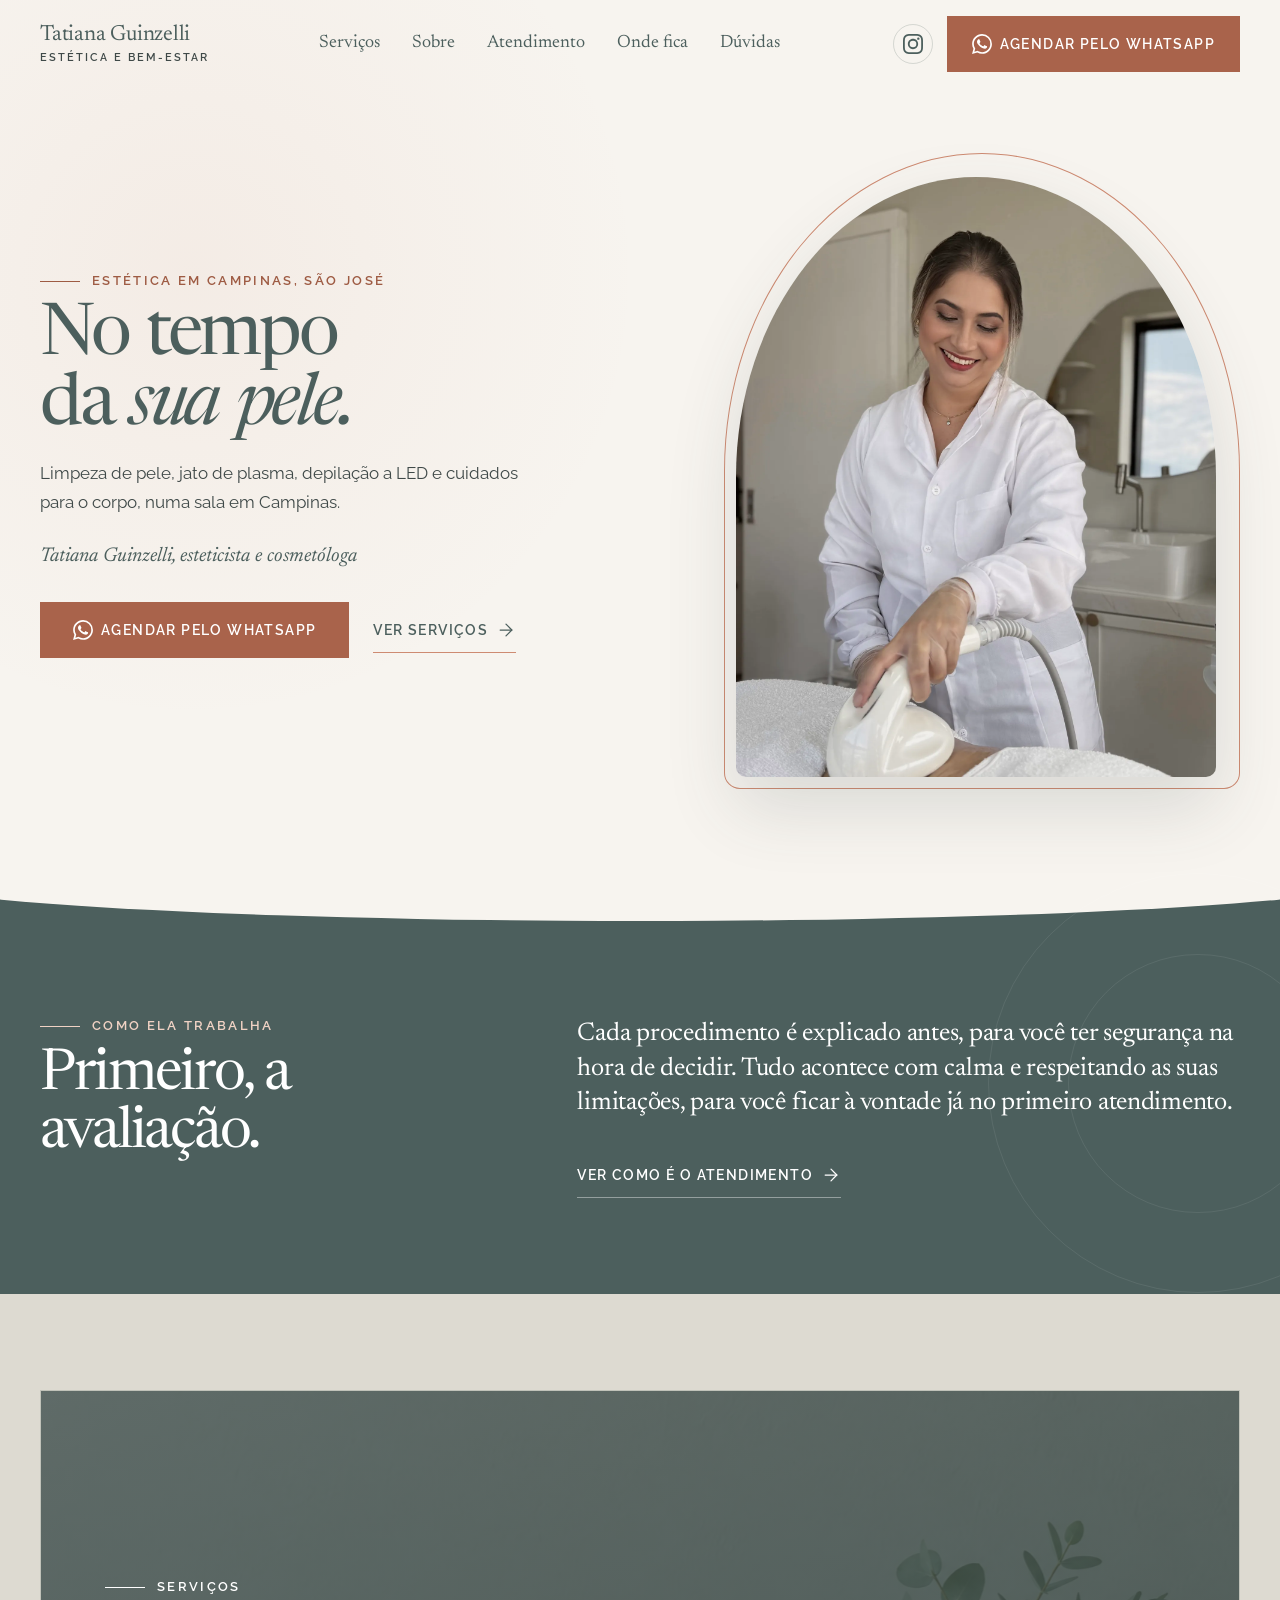
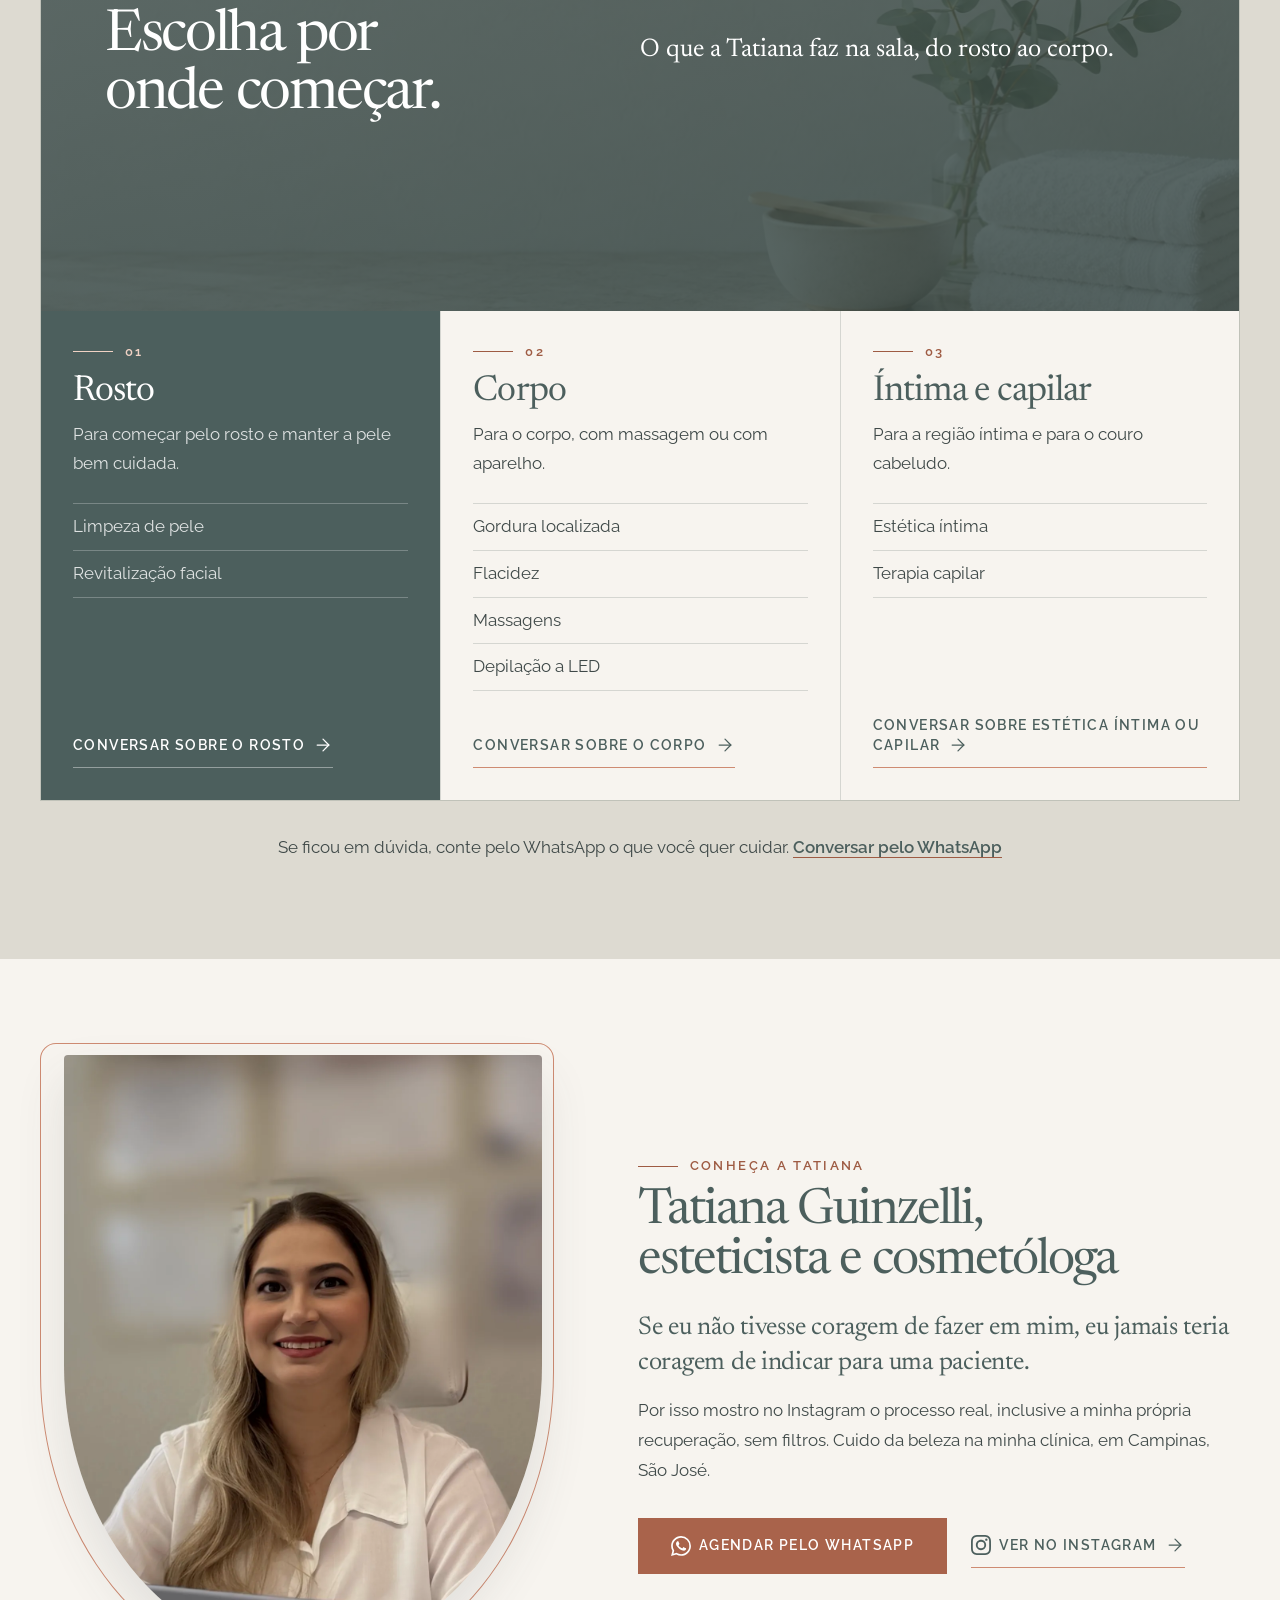
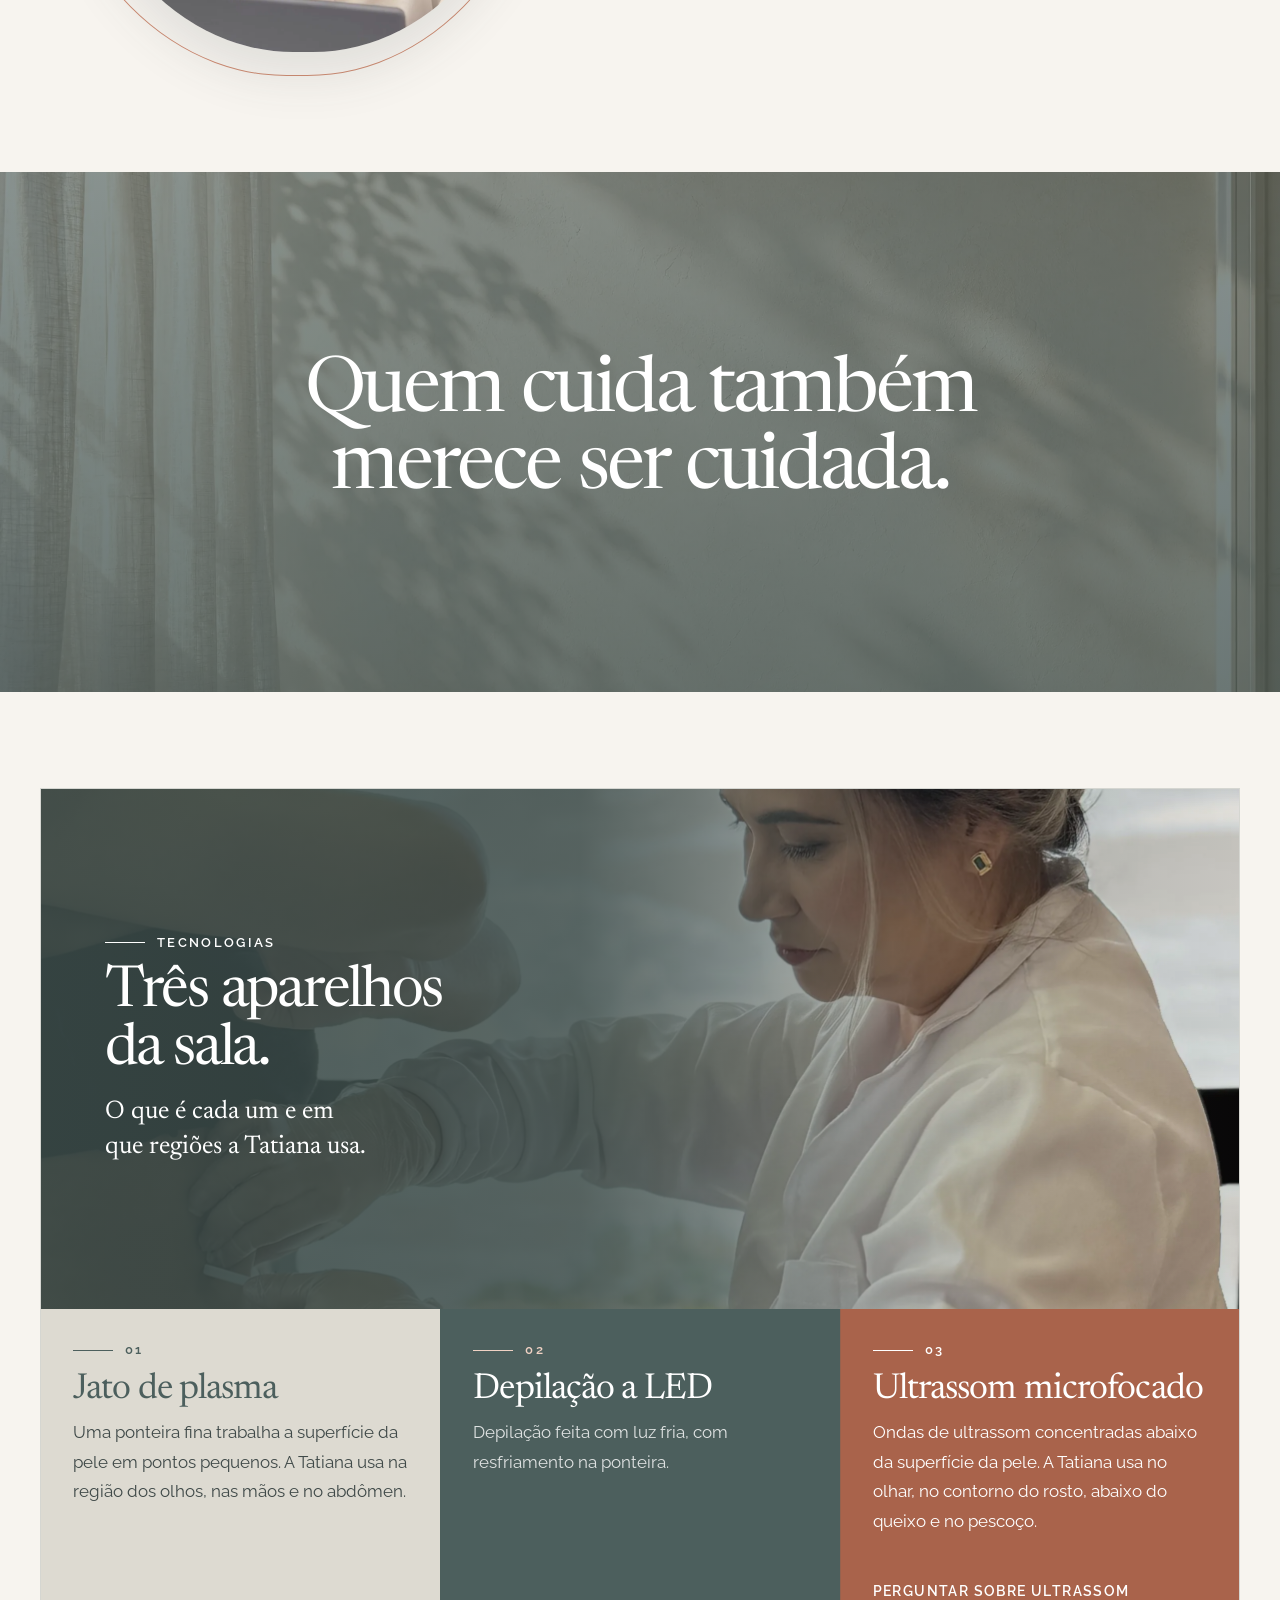
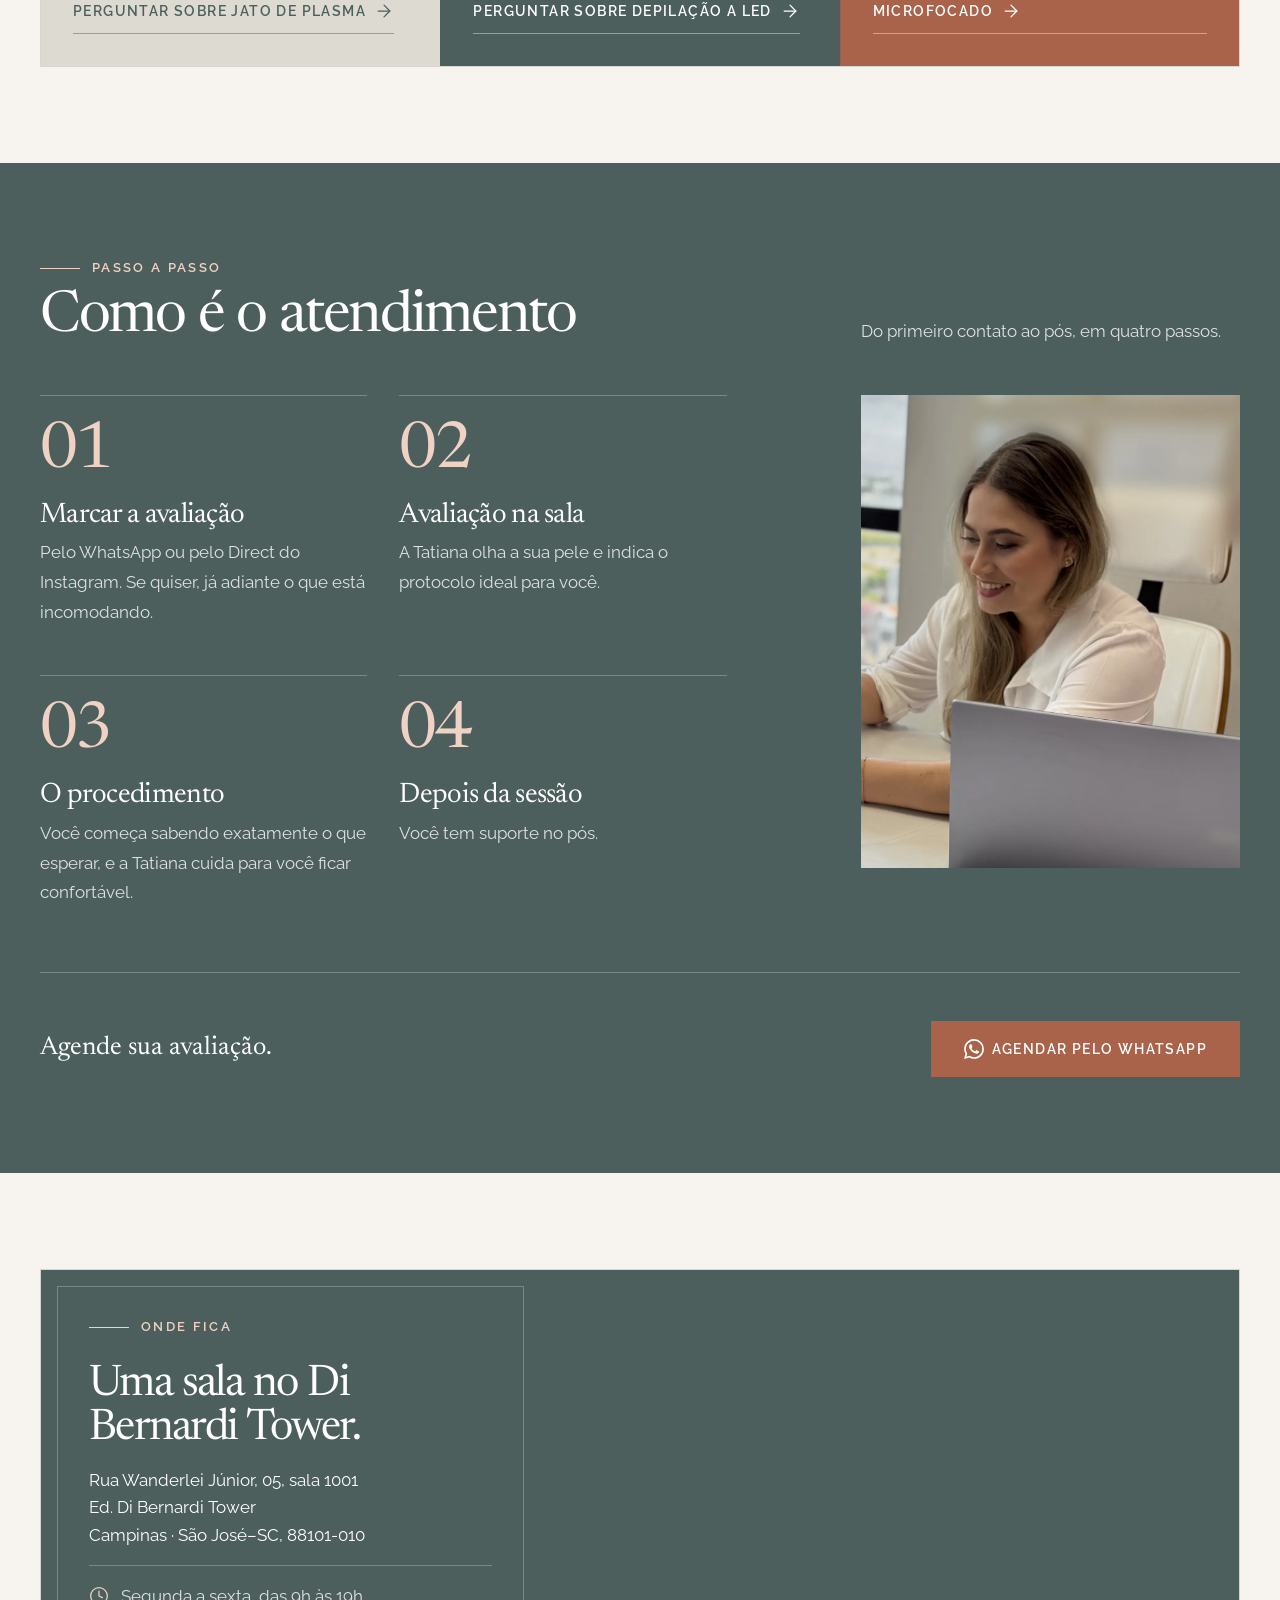
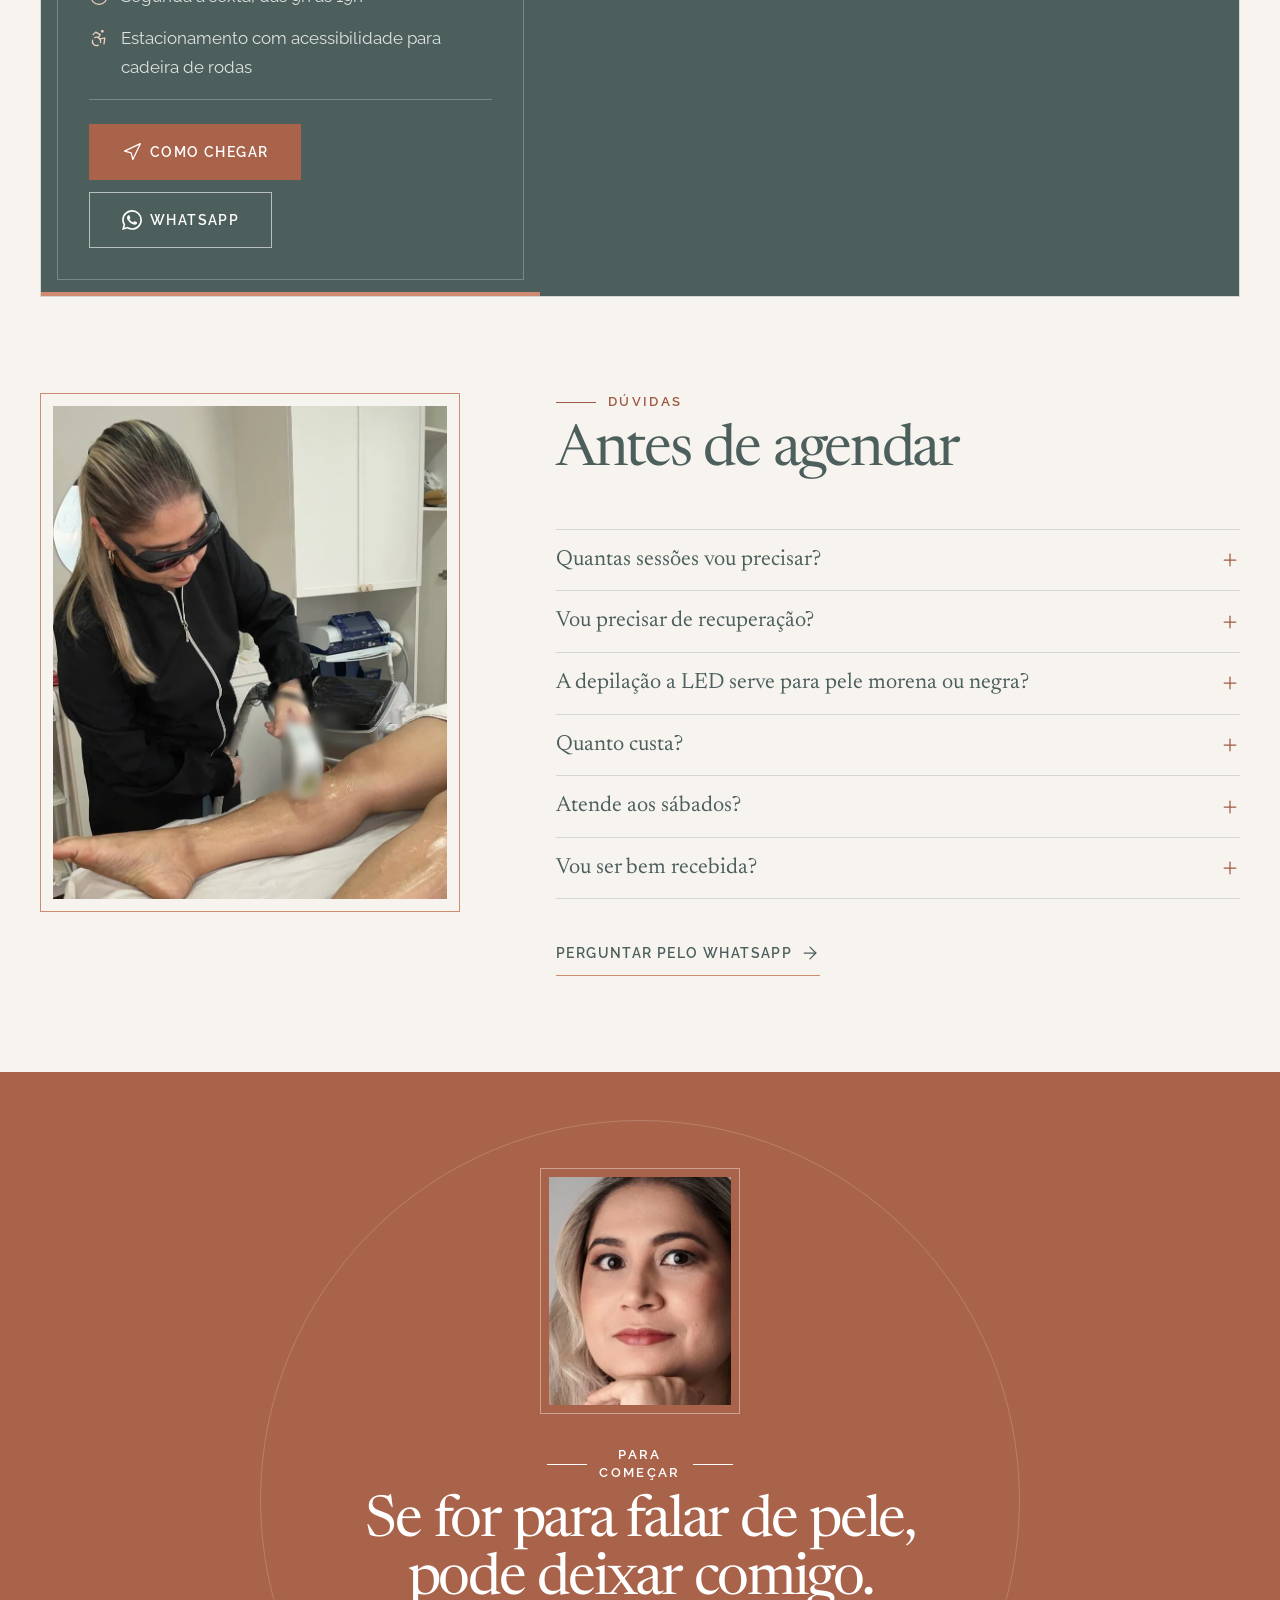
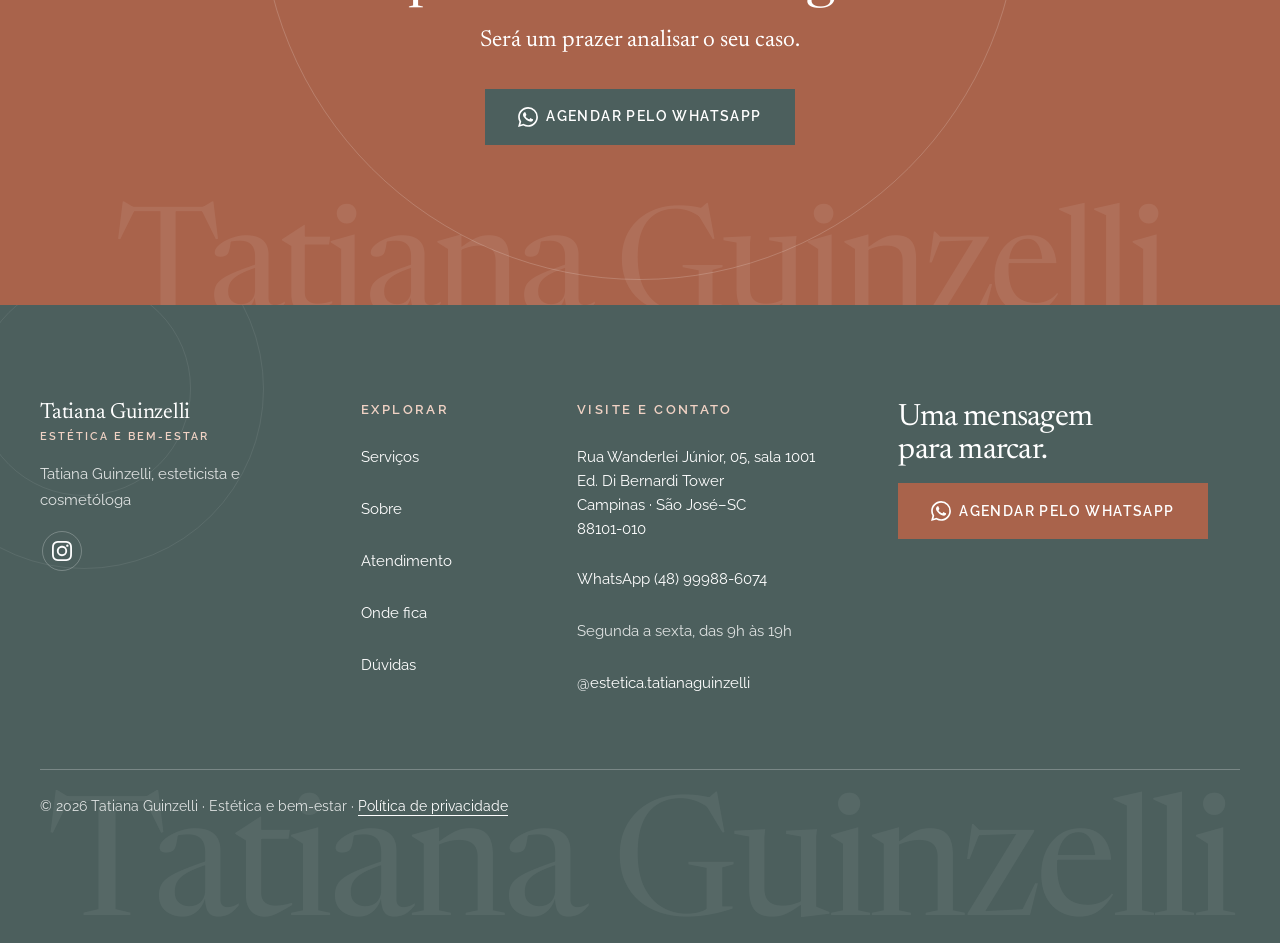
==== index.html @ de365a9f "Publicação inicial Co-Authored-By: Claude Sonnet 5.5 <noreply@anthropic.com>" ====
<!DOCTYPE html>
<html lang="pt-BR">
<head>
<meta charset="UTF-8">
<meta name="viewport" content="width=device-width, initial-scale=1">
<!-- PRÉ-VENDA: não remover até o Armin fechar a venda -->
<meta name="robots" content="noindex, nofollow">
<title>Esteticista em Campinas, São José | Tatiana Guinzelli</title>
<meta name="description" content="Tatiana Guinzelli, esteticista e cosmetóloga em Campinas, São José. Limpeza de pele, jato de plasma e depilação a LED. Agende sua avaliação pelo WhatsApp.">
<meta property="og:title" content="Esteticista em Campinas, São José | Tatiana Guinzelli">
<meta property="og:description" content="Tatiana Guinzelli, esteticista e cosmetóloga em Campinas, São José. Limpeza de pele, jato de plasma e depilação a LED. Agende sua avaliação pelo WhatsApp.">
<meta property="og:url" content="https://infomediamethods-sys.github.io/tatiana-guinzelli-estetica/">
<meta property="og:type" content="website">
<meta property="og:locale" content="pt_BR">
<meta property="og:site_name" content="Tatiana Guinzelli · Estética e bem-estar">
<meta property="og:image" content="https://infomediamethods-sys.github.io/tatiana-guinzelli-estetica/assets/img/og.jpg">
<meta property="og:image:width" content="1200">
<meta property="og:image:height" content="630">
<meta name="theme-color" content="#4C5F5D">
<link rel="icon" href="data:image/svg+xml,%3Csvg xmlns='http://www.w3.org/2000/svg' viewBox='0 0 64 64'%3E%3Crect width='64' height='64' fill='%234C5F5D'/%3E%3Ctext x='32' y='42' font-family='Georgia,serif' font-size='28' fill='%23FFFFFF' text-anchor='middle'%3ETG%3C/text%3E%3C/svg%3E">
<link rel="preconnect" href="https://fonts.googleapis.com">
<link rel="preconnect" href="https://fonts.gstatic.com" crossorigin>
<link href="https://fonts.googleapis.com/css2?family=Newsreader:ital,opsz,wght@0,6..72,400;1,6..72,400&amp;family=Raleway:wght@400;600&amp;display=swap" rel="stylesheet">
<link rel="stylesheet" href="assets/css/base.css">
<link rel="stylesheet" href="assets/css/style.css">
<link rel="preload" as="image" href="assets/img/heroi-tatiana-mobile.webp" media="(max-width: 899px)" type="image/webp">
<link rel="preload" as="image" href="assets/img/heroi-tatiana.webp" media="(min-width: 900px)" type="image/webp">
<script type="application/ld+json">
{
  "@context": "https://schema.org",
  "@graph": [
    {
      "@type": "Person",
      "@id": "https://infomediamethods-sys.github.io/tatiana-guinzelli-estetica/#tatiana",
      "name": "Tatiana Guinzelli",
      "jobTitle": "Esteticista e cosmetóloga",
      "image": "https://infomediamethods-sys.github.io/tatiana-guinzelli-estetica/assets/img/sobre-tatiana.jpg",
      "sameAs": ["https://www.instagram.com/estetica.tatianaguinzelli/"],
      "worksFor": { "@id": "https://infomediamethods-sys.github.io/tatiana-guinzelli-estetica/#estetica" }
    },
    {
      "@type": "BeautySalon",
      "@id": "https://infomediamethods-sys.github.io/tatiana-guinzelli-estetica/#estetica",
      "name": "Tatiana Guinzelli · Estética e bem-estar",
      "url": "https://infomediamethods-sys.github.io/tatiana-guinzelli-estetica/",
      "image": "https://infomediamethods-sys.github.io/tatiana-guinzelli-estetica/assets/img/og.jpg",
      "telephone": "+55 48 99988-6074",
      "founder": { "@id": "https://infomediamethods-sys.github.io/tatiana-guinzelli-estetica/#tatiana" },
      "address": {
        "@type": "PostalAddress",
        "streetAddress": "Rua Wanderlei Júnior, 05, sala 1001, Ed. Di Bernardi Tower",
        "addressLocality": "São José",
        "addressRegion": "SC",
        "postalCode": "88101-010",
        "addressCountry": "BR"
      },
      "geo": { "@type": "GeoCoordinates", "latitude": -27.6000403, "longitude": -48.6084896 },
      "openingHoursSpecification": [{
        "@type": "OpeningHoursSpecification",
        "dayOfWeek": ["Monday", "Tuesday", "Wednesday", "Thursday", "Friday"],
        "opens": "09:00",
        "closes": "19:00"
      }],
      "hasMap": "https://www.google.com/maps/place/Est%C3%A9tica+e+bem-estar-+Tatiana+Guinzelli/data=!4m7!3m6!1s0x952737968c2eb0b3:0x6c85fdd36d5cb8ef!8m2!3d-27.6000403!4d-48.6084896!16s%2Fg%2F11zkgft_mn!19sChIJs7AujJY3J5UR77hcbdP9hWw",
      "sameAs": ["https://www.instagram.com/estetica.tatianaguinzelli/"]
    }
  ]
}
</script>
</head>
<body>
<a class="pular-conteudo" href="#conteudo">Pular para o conteúdo</a>
<header class="cabecalho" data-header>
  <div class="container cabecalho__inner">
    <a class="marca" href="#inicio" aria-label="Tatiana Guinzelli, Estética e bem-estar: início">
      <span class="marca__nome">Tatiana Guinzelli</span>
      <span class="marca__sub">Estética e bem&#8209;estar</span>
    </a>
    <nav class="nav" aria-label="Seções">
      <a href="#servicos">Serviços</a>
      <a href="#sobre">Sobre</a>
      <a href="#atendimento">Atendimento</a>
      <a href="#onde-fica">Onde fica</a>
      <a href="#duvidas">Dúvidas</a>
    </nav>
    <div class="cabecalho__acoes">
      <a class="social" href="https://www.instagram.com/estetica.tatianaguinzelli/" target="_blank" rel="noopener" aria-label="Instagram de Tatiana Guinzelli"><svg class="icone icone--marca" width="24" height="24" fill="currentColor" aria-hidden="true" focusable="false" role="img" viewBox="0 0 24 24" xmlns="http://www.w3.org/2000/svg"><path d="M7.0301.084c-1.2768.0602-2.1487.264-2.911.5634-.7888.3075-1.4575.72-2.1228 1.3877-.6652.6677-1.075 1.3368-1.3802 2.127-.2954.7638-.4956 1.6365-.552 2.914-.0564 1.2775-.0689 1.6882-.0626 4.947.0062 3.2586.0206 3.6671.0825 4.9473.061 1.2765.264 2.1482.5635 2.9107.308.7889.72 1.4573 1.388 2.1228.6679.6655 1.3365 1.0743 2.1285 1.38.7632.295 1.6361.4961 2.9134.552 1.2773.056 1.6884.069 4.9462.0627 3.2578-.0062 3.668-.0207 4.9478-.0814 1.28-.0607 2.147-.2652 2.9098-.5633.7889-.3086 1.4578-.72 2.1228-1.3881.665-.6682 1.0745-1.3378 1.3795-2.1284.2957-.7632.4966-1.636.552-2.9124.056-1.2809.0692-1.6898.063-4.948-.0063-3.2583-.021-3.6668-.0817-4.9465-.0607-1.2797-.264-2.1487-.5633-2.9117-.3084-.7889-.72-1.4568-1.3876-2.1228C21.2982 1.33 20.628.9208 19.8378.6165 19.074.321 18.2017.1197 16.9244.0645 15.6471.0093 15.236-.005 11.977.0014 8.718.0076 8.31.0215 7.0301.0839m.1402 21.6932c-1.17-.0509-1.8053-.2453-2.2287-.408-.5606-.216-.96-.4771-1.3819-.895-.422-.4178-.6811-.8186-.9-1.378-.1644-.4234-.3624-1.058-.4171-2.228-.0595-1.2645-.072-1.6442-.079-4.848-.007-3.2037.0053-3.583.0607-4.848.05-1.169.2456-1.805.408-2.2282.216-.5613.4762-.96.895-1.3816.4188-.4217.8184-.6814 1.3783-.9003.423-.1651 1.0575-.3614 2.227-.4171 1.2655-.06 1.6447-.072 4.848-.079 3.2033-.007 3.5835.005 4.8495.0608 1.169.0508 1.8053.2445 2.228.408.5608.216.96.4754 1.3816.895.4217.4194.6816.8176.9005 1.3787.1653.4217.3617 1.056.4169 2.2263.0602 1.2655.0739 1.645.0796 4.848.0058 3.203-.0055 3.5834-.061 4.848-.051 1.17-.245 1.8055-.408 2.2294-.216.5604-.4763.96-.8954 1.3814-.419.4215-.8181.6811-1.3783.9-.4224.1649-1.0577.3617-2.2262.4174-1.2656.0595-1.6448.072-4.8493.079-3.2045.007-3.5825-.006-4.848-.0608M16.953 5.5864A1.44 1.44 0 1 0 18.39 4.144a1.44 1.44 0 0 0-1.437 1.4424M5.8385 12.012c.0067 3.4032 2.7706 6.1557 6.173 6.1493 3.4026-.0065 6.157-2.7701 6.1506-6.1733-.0065-3.4032-2.771-6.1565-6.174-6.1498-3.403.0067-6.156 2.771-6.1496 6.1738M8 12.0077a4 4 0 1 1 4.008 3.9921A3.9996 3.9996 0 0 1 8 12.0077"/></svg></a>
      <a class="botao botao--primario cabecalho__cta" href="https://wa.me/5548999886074?text=Ol%C3%A1%2C%20Tatiana!%20Vi%20seu%20site%20e%20gostaria%20de%20agendar%20uma%20avalia%C3%A7%C3%A3o." target="_blank" rel="noopener"><svg class="icone icone--marca" width="24" height="24" fill="currentColor" aria-hidden="true" focusable="false" role="img" viewBox="0 0 24 24" xmlns="http://www.w3.org/2000/svg"><path d="M17.472 14.382c-.297-.149-1.758-.867-2.03-.967-.273-.099-.471-.148-.67.15-.197.297-.767.966-.94 1.164-.173.199-.347.223-.644.075-.297-.15-1.255-.463-2.39-1.475-.883-.788-1.48-1.761-1.653-2.059-.173-.297-.018-.458.13-.606.134-.133.298-.347.446-.52.149-.174.198-.298.298-.497.099-.198.05-.371-.025-.52-.075-.149-.669-1.612-.916-2.207-.242-.579-.487-.5-.669-.51-.173-.008-.371-.01-.57-.01-.198 0-.52.074-.792.372-.272.297-1.04 1.016-1.04 2.479 0 1.462 1.065 2.875 1.213 3.074.149.198 2.096 3.2 5.077 4.487.709.306 1.262.489 1.694.625.712.227 1.36.195 1.871.118.571-.085 1.758-.719 2.006-1.413.248-.694.248-1.289.173-1.413-.074-.124-.272-.198-.57-.347m-5.421 7.403h-.004a9.87 9.87 0 01-5.031-1.378l-.361-.214-3.741.982.998-3.648-.235-.374a9.86 9.86 0 01-1.51-5.26c.001-5.45 4.436-9.884 9.888-9.884 2.64 0 5.122 1.03 6.988 2.898a9.825 9.825 0 012.893 6.994c-.003 5.45-4.437 9.884-9.885 9.884m8.413-18.297A11.815 11.815 0 0012.05 0C5.495 0 .16 5.335.157 11.892c0 2.096.547 4.142 1.588 5.945L.057 24l6.305-1.654a11.882 11.882 0 005.683 1.448h.005c6.554 0 11.89-5.335 11.893-11.893a11.821 11.821 0 00-3.48-8.413Z"/></svg><span class="cta-celular">WhatsApp</span><span class="cta-computador">Agendar<span class="cta-extra"> pelo WhatsApp</span></span></a>
    </div>
  </div>
</header>

<main id="conteudo">

  <!-- 1. Herói -->
  <section class="heroi" id="inicio" data-heroi>
    <div class="container heroi__grade">
      <div class="heroi__texto">
        <p class="rotulo">Estética em Campinas, São&nbsp;José</p>
        <h1 class="heroi__titulo">No tempo da <em>sua pele.</em></h1>
        <p class="heroi__apoio">Limpeza de pele, jato de plasma, depilação a LED e cuidados para o corpo, numa sala em Campinas.</p>
        <p class="heroi__ident">Tatiana Guinzelli, esteticista e cosmetóloga</p>
        <div class="acoes">
          <a class="botao botao--primario" href="https://wa.me/5548999886074?text=Ol%C3%A1%2C%20Tatiana!%20Vi%20seu%20site%20e%20gostaria%20de%20agendar%20uma%20avalia%C3%A7%C3%A3o." target="_blank" rel="noopener"><svg class="icone icone--marca" width="24" height="24" fill="currentColor" aria-hidden="true" focusable="false" role="img" viewBox="0 0 24 24" xmlns="http://www.w3.org/2000/svg"><path d="M17.472 14.382c-.297-.149-1.758-.867-2.03-.967-.273-.099-.471-.148-.67.15-.197.297-.767.966-.94 1.164-.173.199-.347.223-.644.075-.297-.15-1.255-.463-2.39-1.475-.883-.788-1.48-1.761-1.653-2.059-.173-.297-.018-.458.13-.606.134-.133.298-.347.446-.52.149-.174.198-.298.298-.497.099-.198.05-.371-.025-.52-.075-.149-.669-1.612-.916-2.207-.242-.579-.487-.5-.669-.51-.173-.008-.371-.01-.57-.01-.198 0-.52.074-.792.372-.272.297-1.04 1.016-1.04 2.479 0 1.462 1.065 2.875 1.213 3.074.149.198 2.096 3.2 5.077 4.487.709.306 1.262.489 1.694.625.712.227 1.36.195 1.871.118.571-.085 1.758-.719 2.006-1.413.248-.694.248-1.289.173-1.413-.074-.124-.272-.198-.57-.347m-5.421 7.403h-.004a9.87 9.87 0 01-5.031-1.378l-.361-.214-3.741.982.998-3.648-.235-.374a9.86 9.86 0 01-1.51-5.26c.001-5.45 4.436-9.884 9.888-9.884 2.64 0 5.122 1.03 6.988 2.898a9.825 9.825 0 012.893 6.994c-.003 5.45-4.437 9.884-9.885 9.884m8.413-18.297A11.815 11.815 0 0012.05 0C5.495 0 .16 5.335.157 11.892c0 2.096.547 4.142 1.588 5.945L.057 24l6.305-1.654a11.882 11.882 0 005.683 1.448h.005c6.554 0 11.89-5.335 11.893-11.893a11.821 11.821 0 00-3.48-8.413Z"/></svg>Agendar pelo WhatsApp</a>
          <a class="link" href="#servicos">Ver <span class="nowrap">serviços<svg aria-hidden="true" focusable="false" class="icone icone--arrow-right" xmlns="http://www.w3.org/2000/svg" width="24" height="24" viewBox="0 0 24 24" fill="none" stroke="currentColor" stroke-width="1.5" stroke-linecap="round" stroke-linejoin="round" ><path d="M5 12h14" /><path d="m12 5 7 7-7 7" /></svg></span></a>
        </div>
      </div>
      <div class="heroi__midia">
        <div class="arco">
          <picture>
            <source media="(max-width: 899px)" srcset="assets/img/heroi-tatiana-mobile.webp" type="image/webp">
            <source media="(max-width: 899px)" srcset="assets/img/heroi-tatiana-mobile.jpg">
            <source srcset="assets/img/heroi-tatiana.webp" type="image/webp">
            <img src="assets/img/heroi-tatiana.jpg" width="1600" height="2000" alt="Tatiana Guinzelli, de jaleco branco, durante um atendimento na clínica." fetchpriority="high">
          </picture>
        </div>
      </div>
    </div>
  </section>

  <!-- 2. Como ela trabalha -->
  <section class="secao trabalha" id="como-trabalha">
    <span class="trabalha__circulos" aria-hidden="true"></span>
    <div class="container trabalha__grade">
      <div class="trabalha__cabeca">
        <p class="rotulo rotulo--claro">Como ela trabalha</p>
        <h2>Primeiro, a avaliação.</h2>
      </div>
      <div class="trabalha__texto revelar">
        <p class="lead">Cada procedimento é explicado antes, para você ter segurança na hora de decidir. Tudo acontece com calma e respeitando as suas limitações, para você ficar à vontade já no primeiro atendimento.</p>
        <a class="link link--claro" href="#atendimento">Ver como é o <span class="nowrap">atendimento<svg aria-hidden="true" focusable="false" class="icone icone--arrow-right" xmlns="http://www.w3.org/2000/svg" width="24" height="24" viewBox="0 0 24 24" fill="none" stroke="currentColor" stroke-width="1.5" stroke-linecap="round" stroke-linejoin="round" ><path d="M5 12h14" /><path d="m12 5 7 7-7 7" /></svg></span></a>
      </div>
    </div>
  </section>

  <!-- 3. Serviços -->
  <section class="secao servicos" id="servicos">
    <div class="container">
      <div class="bloco-moldura">
        <div class="painel">
          <picture class="painel__foto">
            <source srcset="assets/img/painel-servicos.webp" type="image/webp">
            <img src="assets/img/painel-servicos.jpg" width="2400" height="1600" alt="" loading="lazy">
          </picture>
          <div class="painel__conteudo">
            <div class="painel__cabeca">
              <p class="rotulo rotulo--branco">Serviços</p>
              <h2>Escolha por onde começar.</h2>
            </div>
            <p class="painel__apoio">O que a Tatiana faz na sala, do rosto ao corpo.</p>
          </div>
        </div>
        <ul class="cards revelar" role="list">
          <li class="card card--verde">
            <p class="rotulo rotulo--claro">01</p>
            <h3>Rosto</h3>
            <p>Para começar pelo rosto e manter a pele bem cuidada.</p>
            <ul class="card__lista" role="list">
              <li>Limpeza de pele</li>
              <li>Revitalização facial</li>
            </ul>
            <div class="card__acao"><a class="link link--claro" href="https://wa.me/5548999886074?text=Ol%C3%A1%2C%20Tatiana!%20Vi%20seu%20site%20e%20quero%20saber%20mais%20sobre%20limpeza%20de%20pele%20e%20revitaliza%C3%A7%C3%A3o%20facial." target="_blank" rel="noopener">Conversar sobre o <span class="nowrap">rosto<svg aria-hidden="true" focusable="false" class="icone icone--arrow-right" xmlns="http://www.w3.org/2000/svg" width="24" height="24" viewBox="0 0 24 24" fill="none" stroke="currentColor" stroke-width="1.5" stroke-linecap="round" stroke-linejoin="round" ><path d="M5 12h14" /><path d="m12 5 7 7-7 7" /></svg></span></a></div>
          </li>
          <li class="card card--creme">
            <p class="rotulo">02</p>
            <h3>Corpo</h3>
            <p>Para o corpo, com massagem ou com aparelho.</p>
            <ul class="card__lista" role="list">
              <li>Gordura localizada</li>
              <li>Flacidez</li>
              <li>Massagens</li>
              <li>Depilação a LED</li>
            </ul>
            <div class="card__acao"><a class="link" href="https://wa.me/5548999886074?text=Ol%C3%A1%2C%20Tatiana!%20Vi%20seu%20site%20e%20quero%20saber%20mais%20sobre%20os%20cuidados%20para%20o%20corpo." target="_blank" rel="noopener">Conversar sobre o <span class="nowrap">corpo<svg aria-hidden="true" focusable="false" class="icone icone--arrow-right" xmlns="http://www.w3.org/2000/svg" width="24" height="24" viewBox="0 0 24 24" fill="none" stroke="currentColor" stroke-width="1.5" stroke-linecap="round" stroke-linejoin="round" ><path d="M5 12h14" /><path d="m12 5 7 7-7 7" /></svg></span></a></div>
          </li>
          <li class="card card--creme">
            <p class="rotulo">03</p>
            <h3>Íntima e capilar</h3>
            <p>Para a região íntima e para o couro cabeludo.</p>
            <ul class="card__lista" role="list">
              <li>Estética íntima</li>
              <li>Terapia capilar</li>
            </ul>
            <div class="card__acao"><a class="link" href="https://wa.me/5548999886074?text=Ol%C3%A1%2C%20Tatiana!%20Vi%20seu%20site%20e%20quero%20saber%20mais%20sobre%20est%C3%A9tica%20%C3%ADntima%20e%20terapia%20capilar." target="_blank" rel="noopener">Conversar sobre estética íntima ou <span class="nowrap">capilar<svg aria-hidden="true" focusable="false" class="icone icone--arrow-right" xmlns="http://www.w3.org/2000/svg" width="24" height="24" viewBox="0 0 24 24" fill="none" stroke="currentColor" stroke-width="1.5" stroke-linecap="round" stroke-linejoin="round" ><path d="M5 12h14" /><path d="m12 5 7 7-7 7" /></svg></span></a></div>
          </li>
        </ul>
      </div>
      <p class="ajuda">Se ficou em dúvida, conte pelo WhatsApp o que você quer cuidar. <a href="https://wa.me/5548999886074?text=Ol%C3%A1%2C%20Tatiana!%20Vi%20seu%20site%20e%20gostaria%20de%20agendar%20uma%20avalia%C3%A7%C3%A3o." target="_blank" rel="noopener">Conversar pelo WhatsApp</a></p>
    </div>
  </section>

  <!-- 4. Sobre -->
  <section class="secao sobre" id="sobre">
    <div class="container sobre__grade">
      <div class="sobre__midia">
        <div class="arco-inv">
          <picture>
            <source srcset="assets/img/sobre-tatiana.webp" type="image/webp">
            <img src="assets/img/sobre-tatiana.jpg" width="1200" height="1500" alt="Tatiana Guinzelli sorrindo, de camisa branca, à mesa da clínica." loading="lazy">
          </picture>
        </div>
      </div>
      <div class="sobre__texto">
        <p class="rotulo">Conheça a Tatiana</p>
        <h2>Tatiana Guinzelli, esteticista e cosmetóloga</h2>
        <p class="lead">Se eu não tivesse coragem de fazer em mim, eu jamais teria coragem de indicar para uma paciente.</p>
        <p class="sobre__p">Por isso mostro no Instagram o processo real, inclusive a minha própria recuperação, sem filtros. Cuido da beleza na minha clínica, em Campinas, São José.</p>
        <div class="acoes">
          <a class="botao botao--primario" href="https://wa.me/5548999886074?text=Ol%C3%A1%2C%20Tatiana!%20Vi%20seu%20site%20e%20gostaria%20de%20agendar%20uma%20avalia%C3%A7%C3%A3o." target="_blank" rel="noopener"><svg class="icone icone--marca" width="24" height="24" fill="currentColor" aria-hidden="true" focusable="false" role="img" viewBox="0 0 24 24" xmlns="http://www.w3.org/2000/svg"><path d="M17.472 14.382c-.297-.149-1.758-.867-2.03-.967-.273-.099-.471-.148-.67.15-.197.297-.767.966-.94 1.164-.173.199-.347.223-.644.075-.297-.15-1.255-.463-2.39-1.475-.883-.788-1.48-1.761-1.653-2.059-.173-.297-.018-.458.13-.606.134-.133.298-.347.446-.52.149-.174.198-.298.298-.497.099-.198.05-.371-.025-.52-.075-.149-.669-1.612-.916-2.207-.242-.579-.487-.5-.669-.51-.173-.008-.371-.01-.57-.01-.198 0-.52.074-.792.372-.272.297-1.04 1.016-1.04 2.479 0 1.462 1.065 2.875 1.213 3.074.149.198 2.096 3.2 5.077 4.487.709.306 1.262.489 1.694.625.712.227 1.36.195 1.871.118.571-.085 1.758-.719 2.006-1.413.248-.694.248-1.289.173-1.413-.074-.124-.272-.198-.57-.347m-5.421 7.403h-.004a9.87 9.87 0 01-5.031-1.378l-.361-.214-3.741.982.998-3.648-.235-.374a9.86 9.86 0 01-1.51-5.26c.001-5.45 4.436-9.884 9.888-9.884 2.64 0 5.122 1.03 6.988 2.898a9.825 9.825 0 012.893 6.994c-.003 5.45-4.437 9.884-9.885 9.884m8.413-18.297A11.815 11.815 0 0012.05 0C5.495 0 .16 5.335.157 11.892c0 2.096.547 4.142 1.588 5.945L.057 24l6.305-1.654a11.882 11.882 0 005.683 1.448h.005c6.554 0 11.89-5.335 11.893-11.893a11.821 11.821 0 00-3.48-8.413Z"/></svg>Agendar pelo WhatsApp</a>
          <a class="link" href="https://www.instagram.com/estetica.tatianaguinzelli/" target="_blank" rel="noopener"><svg class="icone icone--marca" width="24" height="24" fill="currentColor" aria-hidden="true" focusable="false" role="img" viewBox="0 0 24 24" xmlns="http://www.w3.org/2000/svg"><path d="M7.0301.084c-1.2768.0602-2.1487.264-2.911.5634-.7888.3075-1.4575.72-2.1228 1.3877-.6652.6677-1.075 1.3368-1.3802 2.127-.2954.7638-.4956 1.6365-.552 2.914-.0564 1.2775-.0689 1.6882-.0626 4.947.0062 3.2586.0206 3.6671.0825 4.9473.061 1.2765.264 2.1482.5635 2.9107.308.7889.72 1.4573 1.388 2.1228.6679.6655 1.3365 1.0743 2.1285 1.38.7632.295 1.6361.4961 2.9134.552 1.2773.056 1.6884.069 4.9462.0627 3.2578-.0062 3.668-.0207 4.9478-.0814 1.28-.0607 2.147-.2652 2.9098-.5633.7889-.3086 1.4578-.72 2.1228-1.3881.665-.6682 1.0745-1.3378 1.3795-2.1284.2957-.7632.4966-1.636.552-2.9124.056-1.2809.0692-1.6898.063-4.948-.0063-3.2583-.021-3.6668-.0817-4.9465-.0607-1.2797-.264-2.1487-.5633-2.9117-.3084-.7889-.72-1.4568-1.3876-2.1228C21.2982 1.33 20.628.9208 19.8378.6165 19.074.321 18.2017.1197 16.9244.0645 15.6471.0093 15.236-.005 11.977.0014 8.718.0076 8.31.0215 7.0301.0839m.1402 21.6932c-1.17-.0509-1.8053-.2453-2.2287-.408-.5606-.216-.96-.4771-1.3819-.895-.422-.4178-.6811-.8186-.9-1.378-.1644-.4234-.3624-1.058-.4171-2.228-.0595-1.2645-.072-1.6442-.079-4.848-.007-3.2037.0053-3.583.0607-4.848.05-1.169.2456-1.805.408-2.2282.216-.5613.4762-.96.895-1.3816.4188-.4217.8184-.6814 1.3783-.9003.423-.1651 1.0575-.3614 2.227-.4171 1.2655-.06 1.6447-.072 4.848-.079 3.2033-.007 3.5835.005 4.8495.0608 1.169.0508 1.8053.2445 2.228.408.5608.216.96.4754 1.3816.895.4217.4194.6816.8176.9005 1.3787.1653.4217.3617 1.056.4169 2.2263.0602 1.2655.0739 1.645.0796 4.848.0058 3.203-.0055 3.5834-.061 4.848-.051 1.17-.245 1.8055-.408 2.2294-.216.5604-.4763.96-.8954 1.3814-.419.4215-.8181.6811-1.3783.9-.4224.1649-1.0577.3617-2.2262.4174-1.2656.0595-1.6448.072-4.8493.079-3.2045.007-3.5825-.006-4.848-.0608M16.953 5.5864A1.44 1.44 0 1 0 18.39 4.144a1.44 1.44 0 0 0-1.437 1.4424M5.8385 12.012c.0067 3.4032 2.7706 6.1557 6.173 6.1493 3.4026-.0065 6.157-2.7701 6.1506-6.1733-.0065-3.4032-2.771-6.1565-6.174-6.1498-3.403.0067-6.156 2.771-6.1496 6.1738M8 12.0077a4 4 0 1 1 4.008 3.9921A3.9996 3.9996 0 0 1 8 12.0077"/></svg>Ver no <span class="nowrap">Instagram<svg aria-hidden="true" focusable="false" class="icone icone--arrow-right" xmlns="http://www.w3.org/2000/svg" width="24" height="24" viewBox="0 0 24 24" fill="none" stroke="currentColor" stroke-width="1.5" stroke-linecap="round" stroke-linejoin="round" ><path d="M5 12h14" /><path d="m12 5 7 7-7 7" /></svg></span></a>
        </div>
      </div>
    </div>
  </section>

  <!-- 5. Frase grande -->
  <section class="frase" aria-label="Frase de Tatiana Guinzelli">
    <picture class="frase__foto">
      <source media="(max-width: 899px)" srcset="assets/img/frase-cuidado-mobile.webp" type="image/webp">
      <source media="(max-width: 899px)" srcset="assets/img/frase-cuidado-mobile.jpg">
      <source srcset="assets/img/frase-cuidado-desktop.webp" type="image/webp">
      <img src="assets/img/frase-cuidado-desktop.jpg" width="2400" height="1024" alt="" loading="lazy">
    </picture>
    <div class="container frase__conteudo">
      <h2 class="frase__titulo revelar revelar--fade">Quem cuida também merece ser cuidada.</h2>
    </div>
  </section>

  <!-- 6. Tecnologias -->
  <section class="secao tecnologias" id="tecnologias">
    <div class="container">
      <div class="bloco-moldura">
        <div class="painel painel--lateral">
          <picture class="painel__foto">
            <source media="(max-width: 899px)" srcset="assets/img/painel-tecnologias-mobile.webp" type="image/webp">
            <source media="(max-width: 899px)" srcset="assets/img/painel-tecnologias-mobile.jpg">
            <source srcset="assets/img/painel-tecnologias.webp" type="image/webp">
            <img src="assets/img/painel-tecnologias.jpg" width="2400" height="1600" alt="Tatiana Guinzelli, de jaleco e luvas, durante um atendimento com jato de plasma." loading="lazy">
          </picture>
          <div class="painel__conteudo">
            <div class="painel__cabeca">
              <p class="rotulo rotulo--branco">Tecnologias</p>
              <h2>Três aparelhos da sala.</h2>
            </div>
            <p class="painel__apoio">O que é cada um e em que regiões a Tatiana usa.</p>
          </div>
        </div>
        <ul class="cards revelar" role="list">
          <li class="card card--linho">
            <p class="rotulo rotulo--verde">01</p>
            <h3>Jato de plasma</h3>
            <p>Uma ponteira fina trabalha a superfície da pele em pontos pequenos. A Tatiana usa na região dos olhos, nas mãos e no abdômen.</p>
            <div class="card__acao"><a class="link" href="https://wa.me/5548999886074?text=Ol%C3%A1%2C%20Tatiana!%20Vi%20seu%20site%20e%20quero%20saber%20se%20o%20jato%20de%20plasma%20%C3%A9%20indicado%20para%20mim." target="_blank" rel="noopener">Perguntar sobre jato de <span class="nowrap">plasma<svg aria-hidden="true" focusable="false" class="icone icone--arrow-right" xmlns="http://www.w3.org/2000/svg" width="24" height="24" viewBox="0 0 24 24" fill="none" stroke="currentColor" stroke-width="1.5" stroke-linecap="round" stroke-linejoin="round" ><path d="M5 12h14" /><path d="m12 5 7 7-7 7" /></svg></span></a></div>
          </li>
          <li class="card card--verde">
            <p class="rotulo rotulo--claro">02</p>
            <h3>Depilação a LED</h3>
            <p>Depilação feita com luz fria, com resfriamento na ponteira.</p>
            <div class="card__acao"><a class="link link--claro" href="https://wa.me/5548999886074?text=Ol%C3%A1%2C%20Tatiana!%20Vi%20seu%20site%20e%20quero%20saber%20se%20a%20depila%C3%A7%C3%A3o%20a%20LED%20%C3%A9%20indicada%20para%20mim." target="_blank" rel="noopener">Perguntar sobre depilação a <span class="nowrap">LED<svg aria-hidden="true" focusable="false" class="icone icone--arrow-right" xmlns="http://www.w3.org/2000/svg" width="24" height="24" viewBox="0 0 24 24" fill="none" stroke="currentColor" stroke-width="1.5" stroke-linecap="round" stroke-linejoin="round" ><path d="M5 12h14" /><path d="m12 5 7 7-7 7" /></svg></span></a></div>
          </li>
          <li class="card card--terracota">
            <p class="rotulo rotulo--branco">03</p>
            <h3>Ultrassom microfocado</h3>
            <p>Ondas de ultrassom concentradas abaixo da superfície da pele. A Tatiana usa no olhar, no contorno do rosto, abaixo do queixo e no pescoço.</p>
            <div class="card__acao"><a class="link link--claro" href="https://wa.me/5548999886074?text=Ol%C3%A1%2C%20Tatiana!%20Vi%20seu%20site%20e%20quero%20saber%20se%20o%20ultrassom%20microfocado%20%C3%A9%20indicado%20para%20mim." target="_blank" rel="noopener">Perguntar sobre ultrassom <span class="nowrap">microfocado<svg aria-hidden="true" focusable="false" class="icone icone--arrow-right" xmlns="http://www.w3.org/2000/svg" width="24" height="24" viewBox="0 0 24 24" fill="none" stroke="currentColor" stroke-width="1.5" stroke-linecap="round" stroke-linejoin="round" ><path d="M5 12h14" /><path d="m12 5 7 7-7 7" /></svg></span></a></div>
          </li>
        </ul>
      </div>
    </div>
  </section>

  <!-- 7. Como é o atendimento -->
  <section class="secao atendimento" id="atendimento">
    <div class="container">
      <div class="atendimento__grade">
        <div class="atendimento__cabeca">
          <p class="rotulo rotulo--claro">Passo a passo</p>
          <h2>Como é o atendimento</h2>
        </div>
        <p class="atendimento__apoio">Do primeiro contato ao pós, em quatro passos.</p>
        <ol class="passos revelar" role="list">
          <li class="passo">
            <span class="passo__num" aria-hidden="true">01</span>
            <h3>Marcar a avaliação</h3>
            <p>Pelo WhatsApp ou pelo Direct do Instagram. Se quiser, já adiante o que está incomodando.</p>
          </li>
          <li class="passo">
            <span class="passo__num" aria-hidden="true">02</span>
            <h3>Avaliação na sala</h3>
            <p>A Tatiana olha a sua pele e indica o protocolo ideal para você.</p>
          </li>
          <li class="passo">
            <span class="passo__num" aria-hidden="true">03</span>
            <h3>O procedimento</h3>
            <p>Você começa sabendo exatamente o que esperar, e a Tatiana cuida para você ficar confortável.</p>
          </li>
          <li class="passo">
            <span class="passo__num" aria-hidden="true">04</span>
            <h3>Depois da sessão</h3>
            <p>Você tem suporte no pós.</p>
          </li>
        </ol>
        <div class="atendimento__midia">
          <picture>
            <source srcset="assets/img/atendimento-avaliacao.webp" type="image/webp">
            <img src="assets/img/atendimento-avaliacao.jpg" width="1200" height="1500" alt="Tatiana Guinzelli sorrindo durante uma avaliação, à mesa da clínica." loading="lazy">
          </picture>
        </div>
      </div>
      <div class="subfaixa">
        <p class="subfaixa__frase">Agende sua avaliação.</p>
        <div class="subfaixa__acao"><a class="botao botao--primario botao--sobre-verde" href="https://wa.me/5548999886074?text=Ol%C3%A1%2C%20Tatiana!%20Vi%20seu%20site%20e%20gostaria%20de%20agendar%20uma%20avalia%C3%A7%C3%A3o." target="_blank" rel="noopener"><svg class="icone icone--marca" width="24" height="24" fill="currentColor" aria-hidden="true" focusable="false" role="img" viewBox="0 0 24 24" xmlns="http://www.w3.org/2000/svg"><path d="M17.472 14.382c-.297-.149-1.758-.867-2.03-.967-.273-.099-.471-.148-.67.15-.197.297-.767.966-.94 1.164-.173.199-.347.223-.644.075-.297-.15-1.255-.463-2.39-1.475-.883-.788-1.48-1.761-1.653-2.059-.173-.297-.018-.458.13-.606.134-.133.298-.347.446-.52.149-.174.198-.298.298-.497.099-.198.05-.371-.025-.52-.075-.149-.669-1.612-.916-2.207-.242-.579-.487-.5-.669-.51-.173-.008-.371-.01-.57-.01-.198 0-.52.074-.792.372-.272.297-1.04 1.016-1.04 2.479 0 1.462 1.065 2.875 1.213 3.074.149.198 2.096 3.2 5.077 4.487.709.306 1.262.489 1.694.625.712.227 1.36.195 1.871.118.571-.085 1.758-.719 2.006-1.413.248-.694.248-1.289.173-1.413-.074-.124-.272-.198-.57-.347m-5.421 7.403h-.004a9.87 9.87 0 01-5.031-1.378l-.361-.214-3.741.982.998-3.648-.235-.374a9.86 9.86 0 01-1.51-5.26c.001-5.45 4.436-9.884 9.888-9.884 2.64 0 5.122 1.03 6.988 2.898a9.825 9.825 0 012.893 6.994c-.003 5.45-4.437 9.884-9.885 9.884m8.413-18.297A11.815 11.815 0 0012.05 0C5.495 0 .16 5.335.157 11.892c0 2.096.547 4.142 1.588 5.945L.057 24l6.305-1.654a11.882 11.882 0 005.683 1.448h.005c6.554 0 11.89-5.335 11.893-11.893a11.821 11.821 0 00-3.48-8.413Z"/></svg>Agendar pelo WhatsApp</a></div>
      </div>
    </div>
  </section>

  <!-- 8. Onde fica (componente padrão componentes/mapa.html.part) -->
  <section class="secao local" id="onde-fica" data-mapa>
    <div class="container local__grade">
      <div class="local__cartao revelar">
        <p class="rotulo">Onde fica</p>
        <h2 class="local__titulo">Uma sala no Di Bernardi Tower.</h2>
        <address class="local__endereco">
          Rua Wanderlei Júnior, 05, sala 1001<br>
          Ed. Di Bernardi Tower<br>
          Campinas&nbsp;· São José–SC, 88101-010
        </address>
        <ul class="local__fatos" role="list">
          <li><svg aria-hidden="true" focusable="false" class="icone icone--clock" xmlns="http://www.w3.org/2000/svg" width="24" height="24" viewBox="0 0 24 24" fill="none" stroke="currentColor" stroke-width="1.5" stroke-linecap="round" stroke-linejoin="round" ><circle cx="12" cy="12" r="10" /><path d="M12 6v6l4 2" /></svg> Segunda a sexta, das 9h às 19h</li>
          <li><svg aria-hidden="true" focusable="false" class="icone icone--accessibility" xmlns="http://www.w3.org/2000/svg" width="24" height="24" viewBox="0 0 24 24" fill="none" stroke="currentColor" stroke-width="1.5" stroke-linecap="round" stroke-linejoin="round" ><circle cx="16" cy="4" r="1" /><path d="m18 19 1-7-6 1" /><path d="m5 8 3-3 5.5 3-2.36 3.5" /><path d="M4.24 14.5a5 5 0 0 0 6.88 6" /><path d="M13.76 17.5a5 5 0 0 0-6.88-6" /></svg> Estacionamento com acessibilidade para cadeira de rodas</li>
        </ul>
        <div class="local__acoes">
          <a class="botao botao--primario botao--sobre-verde" href="https://www.google.com/maps/dir/?api=1&amp;destination=Rua%20Wanderlei%20J%C3%BAnior%2C%2005%2C%20Campinas%2C%20S%C3%A3o%20Jos%C3%A9%20-%20SC%2C%2088101-010" target="_blank" rel="noopener"><svg aria-hidden="true" focusable="false" class="icone icone--navigation" xmlns="http://www.w3.org/2000/svg" width="24" height="24" viewBox="0 0 24 24" fill="none" stroke="currentColor" stroke-width="1.5" stroke-linecap="round" stroke-linejoin="round" ><polygon points="3 11 22 2 13 21 11 13 3 11" /></svg> Como chegar</a>
          <a class="botao botao--contorno local__so-computador" href="https://wa.me/5548999886074?text=Ol%C3%A1%2C%20Tatiana!%20Vi%20seu%20site%20e%20gostaria%20de%20agendar%20uma%20avalia%C3%A7%C3%A3o." target="_blank" rel="noopener"><svg class="icone icone--marca" width="24" height="24" fill="currentColor" aria-hidden="true" focusable="false" role="img" viewBox="0 0 24 24" xmlns="http://www.w3.org/2000/svg"><path d="M17.472 14.382c-.297-.149-1.758-.867-2.03-.967-.273-.099-.471-.148-.67.15-.197.297-.767.966-.94 1.164-.173.199-.347.223-.644.075-.297-.15-1.255-.463-2.39-1.475-.883-.788-1.48-1.761-1.653-2.059-.173-.297-.018-.458.13-.606.134-.133.298-.347.446-.52.149-.174.198-.298.298-.497.099-.198.05-.371-.025-.52-.075-.149-.669-1.612-.916-2.207-.242-.579-.487-.5-.669-.51-.173-.008-.371-.01-.57-.01-.198 0-.52.074-.792.372-.272.297-1.04 1.016-1.04 2.479 0 1.462 1.065 2.875 1.213 3.074.149.198 2.096 3.2 5.077 4.487.709.306 1.262.489 1.694.625.712.227 1.36.195 1.871.118.571-.085 1.758-.719 2.006-1.413.248-.694.248-1.289.173-1.413-.074-.124-.272-.198-.57-.347m-5.421 7.403h-.004a9.87 9.87 0 01-5.031-1.378l-.361-.214-3.741.982.998-3.648-.235-.374a9.86 9.86 0 01-1.51-5.26c.001-5.45 4.436-9.884 9.888-9.884 2.64 0 5.122 1.03 6.988 2.898a9.825 9.825 0 012.893 6.994c-.003 5.45-4.437 9.884-9.885 9.884m8.413-18.297A11.815 11.815 0 0012.05 0C5.495 0 .16 5.335.157 11.892c0 2.096.547 4.142 1.588 5.945L.057 24l6.305-1.654a11.882 11.882 0 005.683 1.448h.005c6.554 0 11.89-5.335 11.893-11.893a11.821 11.821 0 00-3.48-8.413Z"/></svg> WhatsApp</a>
        </div>
      </div>
      <a class="local__mapa" href="https://www.google.com/maps/place/Est%C3%A9tica+e+bem-estar-+Tatiana+Guinzelli/data=!4m7!3m6!1s0x952737968c2eb0b3:0x6c85fdd36d5cb8ef!8m2!3d-27.6000403!4d-48.6084896!16s%2Fg%2F11zkgft_mn!19sChIJs7AujJY3J5UR77hcbdP9hWw" target="_blank" rel="noopener" aria-label="Abrir Tatiana Guinzelli no Google Maps">
        <iframe src="https://www.google.com/maps?q=Rua+Wanderlei+J%C3%BAnior,+05,+Campinas,+S%C3%A3o+Jos%C3%A9+-+SC,+88101-010&amp;z=16&amp;output=embed"
          title="Mapa: Tatiana Guinzelli em Campinas, São José" loading="lazy" referrerpolicy="no-referrer-when-downgrade"
          tabindex="-1" aria-hidden="true"></iframe>
        <span class="local__selo"><svg aria-hidden="true" focusable="false" class="icone icone--external-link" xmlns="http://www.w3.org/2000/svg" width="24" height="24" viewBox="0 0 24 24" fill="none" stroke="currentColor" stroke-width="1.5" stroke-linecap="round" stroke-linejoin="round" ><path d="M15 3h6v6" /><path d="M10 14 21 3" /><path d="M18 13v6a2 2 0 0 1-2 2H5a2 2 0 0 1-2-2V8a2 2 0 0 1 2-2h6" /></svg> Abrir no Google Maps</span>
      </a>
    </div>
  </section>

  <!-- 9. Dúvidas -->
  <section class="secao duvidas" id="duvidas">
    <div class="container duvidas__grade">
      <div class="duvidas__cabeca">
        <p class="rotulo">Dúvidas</p>
        <h2>Antes de agendar</h2>
      </div>
      <div class="duvidas__faq">
        <div class="faq">
          <details class="faq__item">
            <summary>Quantas sessões vou precisar?<svg aria-hidden="true" focusable="false" class="icone icone--plus" xmlns="http://www.w3.org/2000/svg" width="24" height="24" viewBox="0 0 24 24" fill="none" stroke="currentColor" stroke-width="1.5" stroke-linecap="round" stroke-linejoin="round" ><path d="M5 12h14" /><path d="M12 5v14" /></svg></summary>
            <div class="faq__resposta"><p>Depende do procedimento e do tempo da sua pele. Por isso o número de sessões só é indicado depois da avaliação.</p></div>
          </details>
          <details class="faq__item">
            <summary>Vou precisar de recuperação?<svg aria-hidden="true" focusable="false" class="icone icone--plus" xmlns="http://www.w3.org/2000/svg" width="24" height="24" viewBox="0 0 24 24" fill="none" stroke="currentColor" stroke-width="1.5" stroke-linecap="round" stroke-linejoin="round" ><path d="M5 12h14" /><path d="M12 5v14" /></svg></summary>
            <div class="faq__resposta"><p>Depende do procedimento. Alguns pedem cuidados nos dias seguintes, e você pode perguntar quais antes de agendar.</p></div>
          </details>
          <details class="faq__item">
            <summary>A depilação a LED serve para pele morena ou negra?<svg aria-hidden="true" focusable="false" class="icone icone--plus" xmlns="http://www.w3.org/2000/svg" width="24" height="24" viewBox="0 0 24 24" fill="none" stroke="currentColor" stroke-width="1.5" stroke-linecap="round" stroke-linejoin="round" ><path d="M5 12h14" /><path d="M12 5v14" /></svg></summary>
            <div class="faq__resposta"><p>A Tatiana indica a depilação a LED também para peles morenas e negras. Para o seu tom de pele, a confirmação sai da avaliação.</p></div>
          </details>
          <details class="faq__item">
            <summary>Quanto custa?<svg aria-hidden="true" focusable="false" class="icone icone--plus" xmlns="http://www.w3.org/2000/svg" width="24" height="24" viewBox="0 0 24 24" fill="none" stroke="currentColor" stroke-width="1.5" stroke-linecap="round" stroke-linejoin="round" ><path d="M5 12h14" /><path d="M12 5v14" /></svg></summary>
            <div class="faq__resposta"><p>O valor depende do procedimento e é combinado no primeiro contato, pelo WhatsApp.</p></div>
          </details>
          <details class="faq__item">
            <summary>Atende aos sábados?<svg aria-hidden="true" focusable="false" class="icone icone--plus" xmlns="http://www.w3.org/2000/svg" width="24" height="24" viewBox="0 0 24 24" fill="none" stroke="currentColor" stroke-width="1.5" stroke-linecap="round" stroke-linejoin="round" ><path d="M5 12h14" /><path d="M12 5v14" /></svg></summary>
            <div class="faq__resposta"><p>O horário publicado é de segunda a sexta, das 9h às 19h. Para outro dia, pergunte pelo WhatsApp.</p></div>
          </details>
          <details class="faq__item">
            <summary>Vou ser bem recebida?<svg aria-hidden="true" focusable="false" class="icone icone--plus" xmlns="http://www.w3.org/2000/svg" width="24" height="24" viewBox="0 0 24 24" fill="none" stroke="currentColor" stroke-width="1.5" stroke-linecap="round" stroke-linejoin="round" ><path d="M5 12h14" /><path d="M12 5v14" /></svg></summary>
            <div class="faq__resposta"><p>Sim. O espaço é uma empresa que acolhe a comunidade LGBTQ+.</p></div>
          </details>
        </div>
        <div class="duvidas__acao"><a class="link" href="https://wa.me/5548999886074?text=Ol%C3%A1%2C%20Tatiana!%20Vi%20seu%20site%20e%20queria%20tirar%20uma%20d%C3%BAvida%20antes%20de%20agendar." target="_blank" rel="noopener">Perguntar pelo <span class="nowrap">WhatsApp<svg aria-hidden="true" focusable="false" class="icone icone--arrow-right" xmlns="http://www.w3.org/2000/svg" width="24" height="24" viewBox="0 0 24 24" fill="none" stroke="currentColor" stroke-width="1.5" stroke-linecap="round" stroke-linejoin="round" ><path d="M5 12h14" /><path d="m12 5 7 7-7 7" /></svg></span></a></div>
      </div>
      <div class="duvidas__midia">
        <picture>
          <source srcset="assets/img/duvidas-depilacao-led.webp" type="image/webp">
          <img src="assets/img/duvidas-depilacao-led.jpg" width="811" height="1014" alt="Tatiana Guinzelli, de óculos de proteção, durante uma depilação a LED na perna." loading="lazy">
        </picture>
      </div>
    </div>
  </section>

  <!-- 10. CTA final -->
  <section class="secao convite" id="agendar">
    <span class="convite__circulo" aria-hidden="true"></span>
    <div class="container convite__conteudo">
      <div class="convite__retrato">
        <picture>
          <source srcset="assets/img/cta-tatiana.webp" type="image/webp">
          <img src="assets/img/cta-tatiana.jpg" width="482" height="602" alt="Retrato de Tatiana Guinzelli." loading="lazy">
        </picture>
      </div>
      <p class="rotulo rotulo--entre rotulo--branco">Para começar</p>
      <h2>Se for para falar de pele, pode deixar comigo.</h2>
      <p class="convite__apoio">Será um prazer analisar o seu caso.</p>
      <div class="convite__acao"><a class="botao botao--verde" href="https://wa.me/5548999886074?text=Ol%C3%A1%2C%20Tatiana!%20Vi%20seu%20site%20e%20gostaria%20de%20agendar%20uma%20avalia%C3%A7%C3%A3o." target="_blank" rel="noopener"><svg class="icone icone--marca" width="24" height="24" fill="currentColor" aria-hidden="true" focusable="false" role="img" viewBox="0 0 24 24" xmlns="http://www.w3.org/2000/svg"><path d="M17.472 14.382c-.297-.149-1.758-.867-2.03-.967-.273-.099-.471-.148-.67.15-.197.297-.767.966-.94 1.164-.173.199-.347.223-.644.075-.297-.15-1.255-.463-2.39-1.475-.883-.788-1.48-1.761-1.653-2.059-.173-.297-.018-.458.13-.606.134-.133.298-.347.446-.52.149-.174.198-.298.298-.497.099-.198.05-.371-.025-.52-.075-.149-.669-1.612-.916-2.207-.242-.579-.487-.5-.669-.51-.173-.008-.371-.01-.57-.01-.198 0-.52.074-.792.372-.272.297-1.04 1.016-1.04 2.479 0 1.462 1.065 2.875 1.213 3.074.149.198 2.096 3.2 5.077 4.487.709.306 1.262.489 1.694.625.712.227 1.36.195 1.871.118.571-.085 1.758-.719 2.006-1.413.248-.694.248-1.289.173-1.413-.074-.124-.272-.198-.57-.347m-5.421 7.403h-.004a9.87 9.87 0 01-5.031-1.378l-.361-.214-3.741.982.998-3.648-.235-.374a9.86 9.86 0 01-1.51-5.26c.001-5.45 4.436-9.884 9.888-9.884 2.64 0 5.122 1.03 6.988 2.898a9.825 9.825 0 012.893 6.994c-.003 5.45-4.437 9.884-9.885 9.884m8.413-18.297A11.815 11.815 0 0012.05 0C5.495 0 .16 5.335.157 11.892c0 2.096.547 4.142 1.588 5.945L.057 24l6.305-1.654a11.882 11.882 0 005.683 1.448h.005c6.554 0 11.89-5.335 11.893-11.893a11.821 11.821 0 00-3.48-8.413Z"/></svg>Agendar pelo WhatsApp</a></div>
    </div>
    <p class="convite__marca-dagua" aria-hidden="true">Tatiana Guinzelli</p>
  </section>

</main>

<footer class="rodape">
  <span class="rodape__circulos" aria-hidden="true"></span>
  <div class="container rodape__grade">
    <div class="rodape__col rodape__col--marca">
      <a class="marca marca--rodape" href="#inicio" aria-label="Tatiana Guinzelli, Estética e bem-estar: início">
        <span class="marca__nome">Tatiana Guinzelli</span>
        <span class="marca__sub">Estética e bem&#8209;estar</span>
      </a>
      <p class="rodape__ident">Tatiana Guinzelli, esteticista e cosmetóloga</p>
      <a class="social social--claro" href="https://www.instagram.com/estetica.tatianaguinzelli/" target="_blank" rel="noopener" aria-label="Instagram de Tatiana Guinzelli"><svg class="icone icone--marca" width="24" height="24" fill="currentColor" aria-hidden="true" focusable="false" role="img" viewBox="0 0 24 24" xmlns="http://www.w3.org/2000/svg"><path d="M7.0301.084c-1.2768.0602-2.1487.264-2.911.5634-.7888.3075-1.4575.72-2.1228 1.3877-.6652.6677-1.075 1.3368-1.3802 2.127-.2954.7638-.4956 1.6365-.552 2.914-.0564 1.2775-.0689 1.6882-.0626 4.947.0062 3.2586.0206 3.6671.0825 4.9473.061 1.2765.264 2.1482.5635 2.9107.308.7889.72 1.4573 1.388 2.1228.6679.6655 1.3365 1.0743 2.1285 1.38.7632.295 1.6361.4961 2.9134.552 1.2773.056 1.6884.069 4.9462.0627 3.2578-.0062 3.668-.0207 4.9478-.0814 1.28-.0607 2.147-.2652 2.9098-.5633.7889-.3086 1.4578-.72 2.1228-1.3881.665-.6682 1.0745-1.3378 1.3795-2.1284.2957-.7632.4966-1.636.552-2.9124.056-1.2809.0692-1.6898.063-4.948-.0063-3.2583-.021-3.6668-.0817-4.9465-.0607-1.2797-.264-2.1487-.5633-2.9117-.3084-.7889-.72-1.4568-1.3876-2.1228C21.2982 1.33 20.628.9208 19.8378.6165 19.074.321 18.2017.1197 16.9244.0645 15.6471.0093 15.236-.005 11.977.0014 8.718.0076 8.31.0215 7.0301.0839m.1402 21.6932c-1.17-.0509-1.8053-.2453-2.2287-.408-.5606-.216-.96-.4771-1.3819-.895-.422-.4178-.6811-.8186-.9-1.378-.1644-.4234-.3624-1.058-.4171-2.228-.0595-1.2645-.072-1.6442-.079-4.848-.007-3.2037.0053-3.583.0607-4.848.05-1.169.2456-1.805.408-2.2282.216-.5613.4762-.96.895-1.3816.4188-.4217.8184-.6814 1.3783-.9003.423-.1651 1.0575-.3614 2.227-.4171 1.2655-.06 1.6447-.072 4.848-.079 3.2033-.007 3.5835.005 4.8495.0608 1.169.0508 1.8053.2445 2.228.408.5608.216.96.4754 1.3816.895.4217.4194.6816.8176.9005 1.3787.1653.4217.3617 1.056.4169 2.2263.0602 1.2655.0739 1.645.0796 4.848.0058 3.203-.0055 3.5834-.061 4.848-.051 1.17-.245 1.8055-.408 2.2294-.216.5604-.4763.96-.8954 1.3814-.419.4215-.8181.6811-1.3783.9-.4224.1649-1.0577.3617-2.2262.4174-1.2656.0595-1.6448.072-4.8493.079-3.2045.007-3.5825-.006-4.848-.0608M16.953 5.5864A1.44 1.44 0 1 0 18.39 4.144a1.44 1.44 0 0 0-1.437 1.4424M5.8385 12.012c.0067 3.4032 2.7706 6.1557 6.173 6.1493 3.4026-.0065 6.157-2.7701 6.1506-6.1733-.0065-3.4032-2.771-6.1565-6.174-6.1498-3.403.0067-6.156 2.771-6.1496 6.1738M8 12.0077a4 4 0 1 1 4.008 3.9921A3.9996 3.9996 0 0 1 8 12.0077"/></svg></a>
    </div>
    <div class="rodape__col">
      <h2 class="rodape__titulo">Explorar</h2>
      <ul class="rodape__links" role="list">
        <li><a href="#servicos">Serviços</a></li>
        <li><a href="#sobre">Sobre</a></li>
        <li><a href="#atendimento">Atendimento</a></li>
        <li><a href="#onde-fica">Onde fica</a></li>
        <li><a href="#duvidas">Dúvidas</a></li>
      </ul>
    </div>
    <div class="rodape__col">
      <h2 class="rodape__titulo">Visite e contato</h2>
      <address class="rodape__endereco">Rua Wanderlei Júnior, 05, sala 1001<br>Ed. Di Bernardi Tower<br>Campinas · São José–SC<br>88101-010</address>
      <ul class="rodape__links" role="list">
        <li><a href="https://wa.me/5548999886074?text=Ol%C3%A1%2C%20Tatiana!%20Vi%20seu%20site%20e%20gostaria%20de%20agendar%20uma%20avalia%C3%A7%C3%A3o." target="_blank" rel="noopener">WhatsApp (48) 99988-6074</a></li>
        <li class="rodape__texto">Segunda a sexta, das 9h às 19h</li>
        <li><a href="https://www.instagram.com/estetica.tatianaguinzelli/" target="_blank" rel="noopener">@estetica.tatianaguinzelli</a></li>
      </ul>
    </div>
    <div class="rodape__col rodape__col--cta">
      <h3 class="rodape__chamada">Uma mensagem para marcar.</h3>
      <a class="botao botao--primario" href="https://wa.me/5548999886074?text=Ol%C3%A1%2C%20Tatiana!%20Vi%20seu%20site%20e%20gostaria%20de%20agendar%20uma%20avalia%C3%A7%C3%A3o." target="_blank" rel="noopener"><svg class="icone icone--marca" width="24" height="24" fill="currentColor" aria-hidden="true" focusable="false" role="img" viewBox="0 0 24 24" xmlns="http://www.w3.org/2000/svg"><path d="M17.472 14.382c-.297-.149-1.758-.867-2.03-.967-.273-.099-.471-.148-.67.15-.197.297-.767.966-.94 1.164-.173.199-.347.223-.644.075-.297-.15-1.255-.463-2.39-1.475-.883-.788-1.48-1.761-1.653-2.059-.173-.297-.018-.458.13-.606.134-.133.298-.347.446-.52.149-.174.198-.298.298-.497.099-.198.05-.371-.025-.52-.075-.149-.669-1.612-.916-2.207-.242-.579-.487-.5-.669-.51-.173-.008-.371-.01-.57-.01-.198 0-.52.074-.792.372-.272.297-1.04 1.016-1.04 2.479 0 1.462 1.065 2.875 1.213 3.074.149.198 2.096 3.2 5.077 4.487.709.306 1.262.489 1.694.625.712.227 1.36.195 1.871.118.571-.085 1.758-.719 2.006-1.413.248-.694.248-1.289.173-1.413-.074-.124-.272-.198-.57-.347m-5.421 7.403h-.004a9.87 9.87 0 01-5.031-1.378l-.361-.214-3.741.982.998-3.648-.235-.374a9.86 9.86 0 01-1.51-5.26c.001-5.45 4.436-9.884 9.888-9.884 2.64 0 5.122 1.03 6.988 2.898a9.825 9.825 0 012.893 6.994c-.003 5.45-4.437 9.884-9.885 9.884m8.413-18.297A11.815 11.815 0 0012.05 0C5.495 0 .16 5.335.157 11.892c0 2.096.547 4.142 1.588 5.945L.057 24l6.305-1.654a11.882 11.882 0 005.683 1.448h.005c6.554 0 11.89-5.335 11.893-11.893a11.821 11.821 0 00-3.48-8.413Z"/></svg>Agendar pelo WhatsApp</a>
    </div>
  </div>
  <div class="container rodape__base">
    <p>© 2026 Tatiana Guinzelli · Estética e bem-estar<span class="rodape__sep"> ·</span> <a href="politica-de-privacidade.html">Política de privacidade</a></p>
  </div>
  <p class="rodape__marca-dagua" aria-hidden="true">Tatiana Guinzelli</p>
</footer>
<script src="assets/js/lenis.min.js" defer></script>
<script src="assets/js/main.js" defer></script>
<script src="assets/js/movimento.js" defer></script>
</body>
</html>
---- assets/css/base.css ----
/* base.css — regras fixas da agência. NÃO EDITAR por projeto.
   Tokens de cor, fonte, raio e sombra do cliente ficam em style.css.
   Escala e regras descritas em specs/design.md §0. */

:root {
  /* Espaçamento: escala fechada. Nenhum margin/padding/gap fora daqui. */
  --space-1: 0.25rem;  /*   4px */
  --space-2: 0.5rem;   /*   8px */
  --space-3: 0.75rem;  /*  12px */
  --space-4: 1rem;     /*  16px */
  --space-5: 1.5rem;   /*  24px */
  --space-6: 2rem;     /*  32px */
  --space-7: 3rem;     /*  48px */
  --space-8: 4rem;     /*  64px */
  --space-9: 6rem;     /*  96px */
  --space-10: 8rem;    /* 128px */

  --section-y: var(--space-8);          /* celular e tablet: 64px */
  --gutter: var(--space-5);             /* 24px */
  --container: 1200px;
  --container-narrow: 760px;

  /* Ícones: só estes dois tamanhos (+ círculo de card) */
  --icone-linha: 20px;
  --icone-card: 24px;
  --icone-circulo: 48px;

  --toque-min: 44px;
  --header-h: 72px;

  --ease-out: cubic-bezier(0.22, 1, 0.36, 1);
  --dur-fast: 0.14s;
  --dur-base: 0.24s;
  --dur-slow: 0.42s;
}
@media (min-width: 900px) {
  :root { --section-y: var(--space-9); --gutter: var(--space-6); }  /* 96px / 32px */
}
@media (max-width: 399px) {
  :root { --gutter: 1.25rem; }  /* 20px: única exceção à escala, só na borda da tela */
}

/* Reset enxuto */
*, *::before, *::after { box-sizing: border-box; }
html { -webkit-text-size-adjust: 100%; overflow-x: clip; scroll-behavior: smooth; }
body { margin: 0; overflow-x: clip; min-height: 100vh; text-rendering: optimizeLegibility; -webkit-font-smoothing: antialiased; }
h1, h2, h3, h4, p, figure, blockquote, ul, ol, dl { margin: 0; }
ul[role="list"], ol[role="list"] { list-style: none; padding: 0; }
img, picture, svg, video { display: block; max-width: 100%; }
img { height: auto; }
input, button, textarea, select { font: inherit; color: inherit; }
button { cursor: pointer; }
a { color: inherit; }
[hidden] { display: none !important; }
:target, [id] { scroll-margin-top: calc(var(--header-h) + var(--space-4)); }

/* Estrutura */
.container { width: min(100% - 2 * var(--gutter), var(--container)); margin-inline: auto; }
.container--estreito { width: min(100% - 2 * var(--gutter), var(--container-narrow)); margin-inline: auto; }
.secao { padding-block: var(--section-y); }

/* Imagens: sempre cobrem o espaço reservado, sem distorcer */
.midia { position: relative; overflow: hidden; }
.midia > img, .midia > picture, .midia > picture > img { width: 100%; height: 100%; object-fit: cover; }
.proporcao-heroi   { aspect-ratio: 4 / 5; }
.proporcao-card    { aspect-ratio: 4 / 3; }
.proporcao-retrato { aspect-ratio: 4 / 5; }
.proporcao-avatar  { aspect-ratio: 1 / 1; border-radius: 50%; }
@media (min-width: 900px) { .proporcao-heroi { aspect-ratio: 3 / 2; } }

/* Ícones (gerados por ~/agencia/scripts/icone.mjs) */
.icone { width: var(--icone-card); height: var(--icone-card); flex-shrink: 0; }
.icone--linha, .botao .icone, p .icone, li .icone { width: var(--icone-linha); height: var(--icone-linha); }
.icone-circulo {
  display: inline-grid; place-items: center;
  width: var(--icone-circulo); height: var(--icone-circulo); border-radius: 50%;
}

/* Acessibilidade */
.pular-conteudo {
  position: absolute; left: var(--space-4); top: calc(-1 * var(--space-9)); z-index: 1000;
  padding: var(--space-3) var(--space-4); background: #fff; color: #000; border-radius: var(--space-2);
}
.pular-conteudo:focus { top: var(--space-3); }
:focus-visible { outline: 3px solid var(--focus-ring, currentColor); outline-offset: 2px; }
.sr-only {
  position: absolute !important; width: 1px; height: 1px; padding: 0; margin: -1px;
  overflow: hidden; clip: rect(0 0 0 0); white-space: nowrap; border: 0;
}
a, button, [role="button"], input, select, textarea, summary { min-height: var(--toque-min); }
p a, li a { min-height: 0; }

/* Menu de celular: fechado = fora da tela E fora do teclado (lição: menu fechado recebia foco) */
.menu-celular { visibility: hidden; pointer-events: none; }
.menu-celular[data-aberto="true"] { visibility: visible; pointer-events: auto; }
body[data-menu="true"] { overflow: hidden; }

/* Entrada de seção (main.js adiciona .visivel). Sem JS, tudo aparece. */
.js .revelar { opacity: 0; transform: translateY(16px); transition: opacity var(--dur-slow) var(--ease-out), transform var(--dur-slow) var(--ease-out); }
.js .revelar.visivel { opacity: 1; transform: none; }

/* Botão fixo de WhatsApp no celular: aparece em TODAS as páginas depois de rolar (lição: só funcionava na home) */
.whatsapp-fixo {
  position: fixed; left: var(--gutter); right: var(--gutter); bottom: var(--space-4); z-index: 90;
  display: flex; align-items: center; justify-content: center; gap: var(--space-2);
  min-height: 56px; border-radius: 999px; text-decoration: none;
  transform: translateY(calc(100% + var(--space-6))); transition: transform var(--dur-base) var(--ease-out);
}
.whatsapp-fixo[data-visivel="true"] { transform: none; }
@media (min-width: 900px) { .whatsapp-fixo { display: none; } }
/* Reserva o espaço do botão fixo no fim da página, senão ele cobre o último conteúdo (lição: Loredana) */
@media (max-width: 899px) { body:has(.whatsapp-fixo) { padding-bottom: calc(56px + var(--space-6)); } }

/* Caixa de foto real que falta (specs/design.md §0). Nunca pode sobrar sem registro em revisao/pendencias.md. */
.foto-pendente {
  display: grid; place-content: center; gap: var(--space-3);
  width: 100%; max-width: 100%; height: 100%; padding: var(--space-6); text-align: center;
  background: #f4f2f0; border: 2px dashed #b9b2aa; border-radius: inherit; color: #625c55;
}
.foto-pendente .icone { margin-inline: auto; opacity: .55; }
.foto-pendente__titulo { font-weight: 600; line-height: 1.45; color: #231f20; max-width: 34ch; margin-inline: auto; overflow-wrap: anywhere; }
.foto-pendente__meta { font-size: 0.875rem; }

/* Lenis (rolagem suave): o próprio Lenis põe html.lenis; com ele ativo, o scroll-behavior do CSS sai do caminho */
html.lenis, html.lenis body { height: auto; }
.lenis.lenis-smooth { scroll-behavior: auto !important; }
.lenis.lenis-smooth [data-lenis-prevent] { overscroll-behavior: contain; }
.lenis.lenis-stopped { overflow: clip; }
.lenis.lenis-smooth iframe { pointer-events: none; }

/* Movimento reduzido: desliga tudo */
@media (prefers-reduced-motion: reduce) {
  html { scroll-behavior: auto; }
  *, *::before, *::after { animation: none !important; transition: none !important; }
  .js .revelar { opacity: 1; transform: none; }
}

/* "Onde fica": mapa + cartão de endereço (componentes/mapa.html, §0 "Mapa"). Regra do Armin, 15/10/2026.
   O mapa não captura toque nem roda (senão prende a rolagem e o Lenis): clicar abre o Google Maps. */
.local__grade { display: grid; gap: var(--space-6); }
.local__cartao { display: flex; flex-direction: column; gap: var(--space-4); }
.local__endereco { font-style: normal; line-height: 1.6; }
.local__fatos { display: none; }
.local__fatos li { display: flex; align-items: flex-start; gap: var(--space-3); }
.local__acoes { display: flex; flex-wrap: wrap; gap: var(--space-3); margin-top: var(--space-2); }
.local__so-computador { display: none; }
.local__mapa { position: relative; display: block; order: -1; aspect-ratio: 4 / 3; overflow: hidden; border-radius: var(--raio, 0); background: var(--local-fundo, #eceae6); }
.local__mapa iframe { position: absolute; inset: 0; width: 100%; height: 100%; border: 0; pointer-events: none; }
.local__selo { position: absolute; right: var(--space-3); bottom: var(--space-3); display: inline-flex; align-items: center; gap: var(--space-2); min-height: var(--toque-min); padding-inline: var(--space-4); border-radius: 999px; background: #fff; color: #1f1f1f; font-size: 0.875rem; font-weight: 600; box-shadow: 0 1px 4px rgb(0 0 0 / 0.18); }
.local__mapa:focus-visible { outline: 3px solid currentColor; outline-offset: 3px; }
@media (min-width: 900px) {
  .local__grade { grid-template-columns: 5fr 7fr; gap: 0; align-items: stretch; border: 1px solid var(--local-borda, rgb(0 0 0 / 0.12)); border-radius: var(--raio, 0); overflow: hidden; }
  .local__cartao { padding: var(--space-7); background: var(--local-fundo, transparent); justify-content: center; }
  .local__fatos { display: grid; gap: var(--space-3); border-block: 1px solid var(--local-borda, rgb(0 0 0 / 0.12)); }
  /* [role="list"]: senão ul[role="list"] { padding: 0 } (0,1,1) anula o padding e os fios encostam no texto (Hérica, 16/10/2026) */
  .local__fatos[role="list"] { padding-block: var(--space-4); }
  .local__so-computador { display: inline-flex; }
  .local__mapa { order: 0; aspect-ratio: auto; min-height: 440px; border-radius: 0; }
}
---- assets/css/style.css ----
/* style.css — tokens e componentes do cliente, a partir de specs/design.md §1–§11.
   Espaçamento SEMPRE com var(--space-N) de base.css. Mobile-first: a media query de cada componente
   vem DEPOIS das regras base dele (lição Loredana). */

/* ============ Tokens (§2, §3, §5) ============ */
:root {
  --creme: #F7F4EF;
  --linho: #DDDAD1;
  --verde: #4C5F5D;
  --verde-escuro: #3A4A48;
  --texto: #3F4948;
  --terracota: #CE8B72;          /* só decorativo */
  --terracota-fundo: #A9634B;    /* botão primário, faixa de CTA, card 3; texto branco */
  --accent-texto: #9E5B43;       /* rótulo/link sobre creme; nunca sobre linho */
  --terracota-claro: #F0D2C4;    /* rótulo sobre verde */
  --branco-82: rgba(255, 255, 255, 0.82);
  --fio: rgba(76, 95, 93, 0.2);
  --fio-claro: rgba(255, 255, 255, 0.25);
  --veu: linear-gradient(rgba(58, 74, 72, 0.6), rgba(58, 74, 72, 0.75));
  --veu-painel: linear-gradient(rgba(58, 74, 72, 0.8), rgba(58, 74, 72, 0.86));

  --surface-1: var(--creme);
  --surface-2: var(--linho);
  --brand: var(--verde);
  --text-1: var(--texto);
  --accent: var(--terracota);

  --local-fundo: var(--verde);
  --local-borda: var(--fio);
  --focus-ring: var(--accent-texto);

  --fonte-titulo: "Newsreader", Georgia, serif;
  --fonte-texto: "Raleway", system-ui, sans-serif;

  --raio: 0;
  --raio-arco: 50% 50% 10px 10px;
  --raio-arco-inv: 4px 4px 48% 48%;
  --sombra-arco: 0 30px 70px rgba(63, 73, 72, 0.16);
  --sombra-retrato: 0 24px 50px rgba(63, 73, 72, 0.12);

  --rapido: 0.18s ease;
  --acordeao: 0.3s ease;
}

/* ============ Base ============ */
html.lenis [id] { scroll-margin-top: 0; } /* o offset do Lenis já desconta o cabeçalho (lição Nathália) */
body {
  background: var(--creme);
  color: var(--texto);
  font-family: var(--fonte-texto);
  font-size: 1rem;
  line-height: 1.75;
}
@media (min-width: 900px) { body { font-size: 1.0625rem; } }

h1, h2, h3, .local__titulo {
  font-family: var(--fonte-titulo);
  font-weight: 400;
  color: var(--verde);
  font-optical-sizing: auto;
  text-wrap: balance;
}
h1 { font-size: clamp(46px, 5.6vw, 80px); line-height: 0.98; letter-spacing: -0.045em; word-spacing: 0.05em; }
h2, .local__titulo { font-size: clamp(40px, 4.5vw, 64px); line-height: 1; letter-spacing: -0.04em; word-spacing: 0.04em; }
h3 { font-size: clamp(30px, 2.8vw, 40px); line-height: 1.08; letter-spacing: -0.025em; }
h1 em, h2 em { font-style: italic; white-space: nowrap; }

.nowrap { white-space: nowrap; }

.lead {
  font-family: var(--fonte-titulo);
  font-size: clamp(22px, 2vw, 26px);
  line-height: 1.35;
  letter-spacing: -0.01em;
}

/* Rótulo com fio antes (recurso 3) */
.rotulo {
  display: flex; align-items: center; gap: var(--space-3);
  font-family: var(--fonte-texto); font-weight: 600;
  font-size: 0.75rem; line-height: 1.4; letter-spacing: 0.18em; text-transform: uppercase;
  color: var(--accent-texto);
}
.rotulo::before { content: ""; flex: 0 0 40px; height: 1px; background: currentColor; }
.rotulo--claro { color: var(--terracota-claro); }
.rotulo--branco { color: #fff; }
.rotulo--verde { color: var(--verde); }
.rotulo--entre { justify-content: center; }
.rotulo--entre::after { content: ""; flex: 0 0 40px; height: 1px; background: currentColor; }
.rotulo + h1, .rotulo + h2, .rotulo + h3, .rotulo + .local__titulo { margin-top: var(--space-3); }
@media (min-width: 900px) { .rotulo { font-size: 0.8125rem; } }

/* ============ Botões (§6) ============ */
.botao {
  display: inline-flex; align-items: center; justify-content: center; gap: var(--space-2);
  min-height: 56px; padding: var(--space-3) var(--space-6);
  border: 1px solid transparent; border-radius: var(--raio);
  font-family: var(--fonte-texto); font-weight: 600; font-size: 0.875rem; line-height: 1.2;
  letter-spacing: 0.1em; text-transform: uppercase; text-decoration: none; text-align: center;
  white-space: nowrap;
  transition: background-color var(--rapido), color var(--rapido), border-color var(--rapido);
}
.botao--primario { background: var(--terracota-fundo); color: #fff; }
.botao--primario:hover { background: var(--verde); }
.botao--sobre-verde:hover { background: var(--verde-escuro); }
.botao--verde { background: var(--verde); color: #fff; }
.botao--verde:hover { background: var(--verde-escuro); }
.botao--contorno { background: transparent; color: #fff; border-color: rgba(255, 255, 255, 0.6); }
.botao--contorno:hover { background: #fff; color: var(--verde); }
@media (max-width: 399px) { .botao { padding-inline: var(--space-4); } }

/* Link com seta e fio (recurso 10) */
.link {
  display: inline-block; min-height: var(--toque-min);
  padding-block: var(--space-3);
  font-family: var(--fonte-texto); font-weight: 600; font-size: 0.875rem; line-height: 20px;
  letter-spacing: 0.1em; text-transform: uppercase; text-decoration: none;
  color: var(--verde); border-bottom: 1px solid var(--terracota);
  transition: color var(--rapido), border-color var(--rapido);
}
.link .icone {
  display: inline-block; width: var(--icone-linha); height: var(--icone-linha);
  vertical-align: -5px; margin-inline-start: var(--space-2);
  transition: transform var(--rapido);
}
.link .icone--marca:first-child { margin-inline: 0 var(--space-2); }
.link:hover { color: var(--accent-texto); border-color: var(--accent-texto); }
.link:hover .icone:last-child { transform: translateX(4px); }
.link--claro { color: #fff; border-color: rgba(255, 255, 255, 0.4); }
.link--claro:hover { color: var(--terracota-claro); border-color: var(--terracota-claro); }

.acoes { display: flex; flex-wrap: wrap; align-items: center; gap: var(--space-5); }

/* ============ Cabeçalho (§10: fixo, creme 97% com fio ao rolar; celular modo B) ============ */
.cabecalho {
  position: fixed; inset: 0 0 auto; z-index: 100;
  background: rgba(247, 244, 239, 0.97);
  border-bottom: 1px solid var(--fio);
  transition: background-color var(--rapido), border-color var(--rapido);
}
.cabecalho__inner {
  display: flex; align-items: center; justify-content: space-between; gap: var(--space-3);
  padding-block: var(--space-3);
}
.marca {
  display: flex; flex-direction: column; justify-content: center; gap: var(--space-1);
  min-width: 0; text-decoration: none; color: var(--verde);
}
.marca__nome { font-family: var(--fonte-titulo); font-size: 1.125rem; line-height: 1.05; letter-spacing: -0.01em; }
.marca__sub {
  font-family: var(--fonte-texto); font-weight: 600; font-size: 0.625rem; line-height: 1.2;
  letter-spacing: 0.14em; text-transform: uppercase; color: var(--texto);
}
.nav { display: none; }
.cabecalho__acoes { display: flex; align-items: center; gap: var(--space-3); flex-shrink: 0; }
.social {
  display: none; place-items: center; width: var(--toque-min); height: var(--toque-min);
  color: var(--verde); text-decoration: none; position: relative;
  transition: color var(--rapido);
}
.social::before {
  content: ""; position: absolute; inset: 2px; border: 1px solid var(--fio); border-radius: 50%;
  transition: border-color var(--rapido);
}
.social .icone { width: var(--icone-linha); height: var(--icone-linha); }
.social:hover { color: var(--accent-texto); }
.social:hover::before { border-color: var(--accent-texto); }
.cabecalho__cta { min-height: var(--toque-min); padding: var(--space-2) var(--space-4); }
.cta-computador { display: none; }
.cta-extra { display: none; }
.marca__sub { white-space: nowrap; }
@media (max-width: 359px) {
  .cabecalho__cta { padding-inline: var(--space-3); }
  .marca__sub { letter-spacing: 0.08em; }
}
@media (min-width: 400px) {
  .marca__nome { font-size: 1.25rem; }
  .marca__sub { font-size: 0.6875rem; letter-spacing: 0.18em; }
}
@media (min-width: 900px) {
  .cabecalho { background: rgba(247, 244, 239, 0); border-bottom-color: transparent; }
  .cabecalho[data-rolado] { background: rgba(247, 244, 239, 0.97); border-bottom-color: rgba(76, 95, 93, 0.15); }
  .cabecalho__inner { gap: var(--space-5); padding-block: var(--space-4); }
  .marca { flex-shrink: 0; }
  .marca__nome { font-size: 1.375rem; }
  .nav { display: flex; align-items: center; gap: var(--space-4); }
  .nav a {
    position: relative; display: inline-flex; align-items: center; min-height: var(--toque-min);
    font-family: var(--fonte-titulo); font-size: 1.0625rem; color: var(--verde);
    text-decoration: none; white-space: nowrap;
  }
  .nav a::after {
    content: ""; position: absolute; left: 0; right: 0; bottom: var(--space-2); height: 1px;
    background: var(--terracota); opacity: 0; transition: opacity var(--rapido);
  }
  .nav a:hover::after, .nav a[aria-current="true"]::after { opacity: 1; }
  .social { display: inline-grid; }
  .cabecalho__cta { min-height: 56px; padding-inline: var(--space-5); }
  .cta-celular { display: none; }
  .cta-computador { display: inline; }
}
@media (min-width: 1200px) {
  .nav { gap: var(--space-6); }
  .nav a { font-size: 1.125rem; }
  .cta-extra { display: inline; }
}

/* ============ 1. Herói ============ */
.heroi {
  position: relative; overflow: clip;
  padding-top: calc(var(--header-h) + var(--space-6));
  padding-bottom: var(--section-y);
}
.heroi::before { /* mancha difusa terracota (recurso 2) */
  content: ""; position: absolute; top: -20%; left: -20%; width: 70%; aspect-ratio: 1;
  background: radial-gradient(closest-side, rgba(206, 139, 114, 0.08), rgba(206, 139, 114, 0));
  pointer-events: none;
}
.heroi__grade { position: relative; display: grid; gap: var(--space-7); }
.heroi__apoio { margin-top: var(--space-4); max-width: 30em; }
.heroi__ident {
  margin-top: var(--space-5);
  font-family: var(--fonte-titulo); font-style: italic; font-size: 1.125rem; line-height: 1.4; color: var(--verde);
}
.heroi__texto .acoes { margin-top: var(--space-6); }
.arco { position: relative; margin-top: var(--space-5); margin-inline-end: var(--space-5); }
.arco::before {
  content: ""; position: absolute;
  inset: calc(-1 * var(--space-5)) calc(-1 * var(--space-5)) calc(-1 * var(--space-3)) calc(-1 * var(--space-3));
  border: 1px solid var(--terracota); border-radius: 50% 50% 16px 16px; pointer-events: none;
}
.arco picture {
  position: relative; display: block; aspect-ratio: 4 / 5; overflow: hidden;
  border-radius: var(--raio-arco); box-shadow: var(--sombra-arco);
}
.arco img { width: 100%; height: 100%; object-fit: cover; object-position: 40% 20%; }
@media (max-width: 899px) {
  .heroi .acoes .botao { flex: 1 1 100%; }
  .heroi__midia { max-width: 560px; }
}
@media (min-width: 900px) {
  .heroi { padding-top: calc(var(--header-h) + var(--space-8)); }
  .heroi__grade { grid-template-columns: minmax(0, 5fr) minmax(0, 6fr); align-items: center; gap: var(--space-8); }
  .heroi__ident { font-size: 1.25rem; }
  .heroi__midia { display: flex; justify-content: flex-end; }
  .arco { width: min(100%, 480px); margin: var(--space-5) var(--space-5) 0 0; }
}

/* ============ 2. Como ela trabalha (onda + círculos, recursos 4 e 5) ============ */
.trabalha {
  position: relative; overflow: clip; background: var(--verde); color: var(--branco-82);
  padding-top: calc(var(--section-y) + var(--space-5));
}
.trabalha::before { /* onda: creme do herói descendo em curva sobre o verde */
  content: ""; position: absolute; top: 0; left: -10%; width: 120%; height: var(--space-5);
  background: var(--creme); border-radius: 0 0 50% 50% / 0 0 100% 100%;
}
.trabalha__circulos {
  position: absolute; top: calc(-1 * var(--space-8)); right: calc(-1 * var(--space-9));
  width: 240px; aspect-ratio: 1; border: 1px solid rgba(255, 255, 255, 0.08); border-radius: 50%;
  pointer-events: none;
}
.trabalha__circulos::after {
  content: ""; position: absolute; inset: 22%; border: 1px solid rgba(255, 255, 255, 0.08); border-radius: 50%;
}
.trabalha__grade { position: relative; display: grid; gap: var(--space-6); }
.trabalha h2 { color: #fff; }
.trabalha .lead { color: #fff; max-width: 30em; }
.trabalha__texto .link { margin-top: var(--space-6); }
@media (min-width: 900px) {
  .trabalha { padding-top: calc(var(--section-y) + var(--space-7)); }
  .trabalha::before { height: var(--space-7); }
  .trabalha__circulos { top: 50%; right: calc(-1 * var(--space-10)); width: 420px; transform: translateY(-50%); }
  .trabalha__circulos::after { inset: 19%; }
  .trabalha__grade { grid-template-columns: minmax(0, 5fr) minmax(0, 7fr); gap: var(--space-8); align-items: start; }
}

/* ============ Painéis sob véu + cards colados (recursos 6 e 11) ============ */
.servicos { background: var(--linho); }
.bloco-moldura { border: 1px solid var(--fio); }
.painel { position: relative; display: grid; }
.painel__foto { position: relative; display: block; grid-area: 1 / 1; aspect-ratio: 4 / 3; overflow: hidden; }
.painel__foto img { width: 100%; height: 100%; object-fit: cover; object-position: 70% 70%; }
.painel__foto::after { content: ""; position: absolute; inset: 0; background: var(--veu-painel); }
.painel__conteudo { display: contents; }
.painel__cabeca {
  position: relative; z-index: 1; grid-area: 1 / 1; align-self: end;
  padding: var(--space-5);
}
.painel__cabeca h2 { color: #fff; }
.painel__apoio { grid-row: 2; padding: var(--space-5) var(--space-5) 0; max-width: 34em; }
.cards { display: grid; }
.card { display: flex; flex-direction: column; padding: var(--space-5); }
.cards > .card + .card { border-top: 1px solid var(--fio); }
.card h3 { margin-top: var(--space-3); }
.card h3 + p { margin-top: var(--space-2); max-width: 34em; }
.card__lista[role="list"] { margin-top: var(--space-5); border-top: 1px solid var(--fio); }
.card__lista li { padding-block: var(--space-2); border-bottom: 1px solid var(--fio); }
.card__acao { margin-top: auto; padding-top: var(--space-6); }
.card--verde { background: var(--verde); color: var(--branco-82); }
.card--verde h3 { color: #fff; }
.card--verde .card__lista[role="list"], .card--verde .card__lista li { border-color: var(--fio-claro); }
.card--creme { background: var(--creme); }
.card--linho { background: var(--linho); }
.card--terracota { background: var(--terracota-fundo); color: #fff; }
.card--terracota h3 { color: #fff; }
.ajuda { margin-top: var(--space-6); text-align: center; text-wrap: balance; }
.ajuda a {
  display: inline; padding-block: var(--space-3);
  font-weight: 600; color: var(--verde); text-decoration: underline;
  text-decoration-color: var(--accent-texto); text-underline-offset: 4px;
  transition: color var(--rapido);
}
.ajuda a:hover { color: var(--accent-texto); }
@media (max-width: 899px) {
  .servicos .painel__apoio { padding-bottom: var(--space-5); border-bottom: 1px solid var(--fio); }
  .tecnologias .painel__apoio { padding-bottom: var(--space-5); border-bottom: 1px solid var(--fio); }
  .painel--lateral .painel__foto img { object-position: 50% 50%; }
  .painel--lateral .painel__foto::after {
    background: linear-gradient(to top, rgba(58, 74, 72, 0.9) 0%, rgba(58, 74, 72, 0.86) 60%, rgba(58, 74, 72, 0.6) 100%);
  }
}
@media (min-width: 900px) {
  .painel { grid-template-columns: minmax(0, 1fr) minmax(0, 1fr); min-height: 520px; }
  .painel__foto { position: absolute; inset: 0; aspect-ratio: auto; }
  .painel__cabeca { grid-area: 1 / 1; align-self: center; padding: var(--space-8); }
  .painel__apoio {
    position: relative; z-index: 1; grid-area: 1 / 2; align-self: center;
    padding: var(--space-8) var(--space-8) var(--space-8) 0; color: #fff;
    font-family: var(--fonte-titulo); font-size: clamp(22px, 2vw, 26px); line-height: 1.35;
  }
  .painel--lateral .painel__conteudo {
    display: block; position: relative; z-index: 1; grid-area: 1 / 1; align-self: center; padding: var(--space-8);
  }
  .painel--lateral .painel__cabeca { padding: 0; }
  .painel--lateral .painel__apoio { padding: 0; margin-top: var(--space-4); max-width: 20em; text-wrap: balance; }
  .painel--lateral .painel__foto img { object-position: 60% 40%; }
  .painel--lateral .painel__foto::after {
    background: linear-gradient(90deg, rgba(58, 74, 72, 0.9) 0%, rgba(58, 74, 72, 0.82) 45%, rgba(58, 74, 72, 0.25) 75%, rgba(58, 74, 72, 0.1) 100%);
  }
  .cards { grid-template-columns: repeat(3, minmax(0, 1fr)); }
  .card { padding: var(--space-6); }
  .cards > .card + .card { border-top: 0; border-left: 1px solid var(--fio); }
}

/* ============ 4. Sobre (arco invertido, recurso 8) ============ */
.sobre__grade { display: grid; gap: var(--space-8); }
.arco-inv { position: relative; margin-inline-start: var(--space-5); margin-bottom: var(--space-5); max-width: 480px; }
.arco-inv::before {
  content: ""; position: absolute;
  inset: calc(-1 * var(--space-3)) calc(-1 * var(--space-3)) calc(-1 * var(--space-5)) calc(-1 * var(--space-5));
  border: 1px solid var(--terracota); border-radius: 16px 16px 48% 48%; pointer-events: none;
}
.arco-inv picture {
  position: relative; display: block; height: 100%; aspect-ratio: 4 / 5; overflow: hidden;
  border-radius: var(--raio-arco-inv); box-shadow: var(--sombra-retrato);
}
.arco-inv img { width: 100%; height: 100%; object-fit: cover; object-position: 50% 30%; }
.sobre h2 { font-size: clamp(40px, 3.9vw, 56px); }
.sobre__texto .lead { margin-top: var(--space-5); color: var(--verde); max-width: 26em; }
.sobre__p { margin-top: var(--space-4); max-width: 34em; }
.sobre__texto .acoes { margin-top: var(--space-6); }
@media (max-width: 899px) {
  .sobre__midia { max-width: 560px; }
  .arco-inv { margin-inline-end: var(--space-3); }
}
@media (min-width: 900px) {
  .sobre__grade { grid-template-columns: minmax(0, 5fr) minmax(0, 6fr); align-items: center; gap: var(--space-9); }
}

/* ============ 5. Frase grande ============ */
.frase {
  position: relative; display: grid; place-items: center; overflow: clip;
  min-height: 70svh; padding-block: var(--section-y);
}
.frase__foto { position: absolute; inset: 0; display: block; }
.frase__foto img { width: 100%; height: 100%; object-fit: cover; object-position: 50% 50%; }
.frase::after { content: ""; position: absolute; inset: 0; background: var(--veu); }
.frase__conteudo { position: relative; z-index: 1; }
.frase__titulo {
  margin-inline: auto; max-width: 14em; text-align: center; color: #fff;
  font-size: clamp(40px, 6vw, 88px); line-height: 1; letter-spacing: -0.04em;
}
@media (min-width: 900px) { .frase { min-height: 520px; } }

/* ============ 6. Tecnologias ============ */
.tecnologias { background: var(--creme); }
.card--linho .rotulo--verde { color: var(--verde); }

/* ============ 7. Como é o atendimento (passos + sub-faixa, recurso 12) ============ */
.atendimento { background: var(--verde); color: var(--branco-82); }
.atendimento h2, .atendimento h3 { color: #fff; }
.atendimento__grade { display: grid; gap: var(--space-6); }
.atendimento__apoio { order: 2; }
.atendimento__cabeca { order: 1; }
.atendimento__midia { order: 3; max-width: 400px; }
.passos { order: 4; }
.atendimento__midia picture { display: block; aspect-ratio: 4 / 5; overflow: hidden; }
.atendimento__midia img { width: 100%; height: 100%; object-fit: cover; object-position: 50% 25%; }
ol.passos[role="list"] { display: grid; gap: var(--space-6); }
.passo { display: grid; align-content: start; padding-top: var(--space-5); border-top: 1px solid var(--fio-claro); }
.passo__num { font-family: var(--fonte-titulo); font-size: 4rem; line-height: 1; letter-spacing: -0.04em; color: var(--terracota-claro); }
.passo h3 { margin-top: var(--space-4); font-size: clamp(26px, 2.2vw, 30px); }
.passo p { margin-top: var(--space-2); max-width: 30em; }
.subfaixa {
  display: grid; gap: var(--space-5); margin-top: var(--space-8); padding-top: var(--space-7);
  border-top: 1px solid var(--fio-claro);
}
.subfaixa__frase { font-family: var(--fonte-titulo); font-size: 1.625rem; line-height: 1.2; color: #fff; }
.subfaixa__acao .botao { width: 100%; }
@media (min-width: 600px) and (max-width: 899px) {
  ol.passos[role="list"] { grid-template-columns: repeat(2, minmax(0, 1fr)); }
}
@media (min-width: 900px) {
  .atendimento__grade { grid-template-columns: repeat(12, minmax(0, 1fr)); column-gap: var(--space-6); row-gap: var(--space-7); }
  .atendimento__cabeca { grid-column: 1 / 8; grid-row: 1; }
  .atendimento__apoio { grid-column: 9 / 13; grid-row: 1; align-self: end; }
  .passos { grid-column: 1 / 8; grid-row: 2; }
  ol.passos[role="list"] { grid-template-columns: repeat(2, minmax(0, 1fr)); column-gap: var(--space-6); row-gap: var(--space-7); }
  .atendimento__midia { grid-column: 9 / 13; grid-row: 2; align-self: start; max-width: none; }
  .subfaixa { grid-template-columns: minmax(0, 1fr) auto; align-items: center; }
  .subfaixa__acao .botao { width: auto; }
}

/* ============ 8. Onde fica (componente padrão; só cor, fonte e raio aqui) ============ */
.local { background: var(--creme); padding-bottom: var(--space-7); } /* junção com Dúvidas: 48 + 48 = 96 (rodada 1) */
.local__titulo { color: var(--verde); }
.local__endereco { color: var(--texto); }
.local__fatos li .icone { width: var(--icone-linha); height: var(--icone-linha); margin-top: var(--space-1); color: var(--terracota-claro); }
.local__acoes .local__so-computador { display: none; } /* .botao do style.css trazia o botão de volta (lição Ketlyn) */
/* Selo escondido neste projeto (rodada 1): o embed q= já desenha o próprio "Abrir no Maps"; em top/left cobria o
   cartão do Google (1440) e em top/right cobria o link do Google em 320 e 375. O mapa inteiro continua link para o GMB. */
.local__selo { display: none; }
@media (min-width: 900px) {
  .local__cartao { position: relative; color: var(--branco-82); }
  .local__cartao::before { /* moldura de fio interna (recurso 13) */
    content: ""; position: absolute; inset: var(--space-4); border: 1px solid var(--fio-claro); pointer-events: none;
  }
  .local__cartao::after { /* filete terracota na base */
    content: ""; position: absolute; left: 0; right: 0; bottom: 0; height: 4px; background: var(--terracota);
  }
  .local__cartao .rotulo { color: var(--terracota-claro); }
  .local__titulo { color: #fff; font-size: clamp(36px, 3.4vw, 48px); }
  .local__endereco { color: #fff; }
  .local__fatos { border-color: var(--fio-claro); }
  .local__acoes .local__so-computador { display: inline-flex; }
}

/* ============ 9. Dúvidas ============ */
.duvidas { padding-top: var(--space-7); } /* junção creme/creme com o Onde fica (lição Ana Carolina/Jéssika) */
.duvidas__grade { display: grid; gap: var(--space-6); grid-template-areas: "cabeca" "faq" "midia"; }
.duvidas__cabeca { grid-area: cabeca; }
.duvidas__faq { grid-area: faq; }
.duvidas__midia { grid-area: midia; width: min(100%, 340px); padding: var(--space-3); border: 1px solid var(--terracota); }
.duvidas__midia picture { display: block; aspect-ratio: 4 / 5; overflow: hidden; }
.duvidas__midia img { width: 100%; height: 100%; object-fit: cover; object-position: 50% 40%; }
.faq { border-top: 1px solid var(--fio); }
.faq__item { border-bottom: 1px solid var(--fio); }
.faq__item summary {
  display: flex; align-items: center; justify-content: space-between; gap: var(--space-4);
  padding-block: var(--space-4); cursor: pointer; list-style: none;
  font-family: var(--fonte-titulo); font-size: 1.25rem; line-height: 1.3; color: var(--verde);
  transition: color var(--rapido);
}
.faq__item summary::-webkit-details-marker { display: none; }
.faq__item summary:hover { color: var(--accent-texto); }
summary .icone {
  width: var(--icone-linha); height: var(--icone-linha); flex-shrink: 0; color: var(--accent-texto);
  transition: transform var(--acordeao);
}
.faq__item[open] summary .icone { transform: rotate(45deg); }
.faq__resposta { padding-bottom: var(--space-5); }
.faq__resposta p { max-width: 34em; }
.faq__item[open] .faq__resposta { animation: faq-abrir var(--acordeao); }
@keyframes faq-abrir { from { opacity: 0; transform: translateY(-6px); } to { opacity: 1; transform: none; } }
.duvidas__acao { margin-top: var(--space-6); }
@media (min-width: 900px) {
  .duvidas__grade {
    grid-template-columns: minmax(0, 420px) minmax(0, 1fr); column-gap: var(--space-9); row-gap: var(--space-7);
    grid-template-areas: "midia cabeca" "midia faq";
    align-items: start;
  }
  .duvidas__midia { width: 100%; }
  .faq__item summary { font-size: 1.375rem; }
}

/* ============ 10. CTA final (recurso 14) ============ */
.convite {
  position: relative; overflow: clip; background: var(--terracota-fundo); color: #fff; text-align: center;
  padding-bottom: calc(var(--section-y) + var(--space-8));
}
.convite__circulo {
  position: absolute; left: 50%; top: var(--space-8); width: 560px; aspect-ratio: 1; transform: translateX(-50%);
  border: 1px solid rgba(255, 255, 255, 0.18); border-radius: 50%; pointer-events: none;
}
.convite__conteudo { position: relative; z-index: 1; display: grid; justify-items: center; }
.convite__retrato { width: 160px; padding: var(--space-2); border: 1px solid rgba(255, 255, 255, 0.4); }
.convite__retrato picture { display: block; aspect-ratio: 4 / 5; overflow: hidden; }
.convite__retrato img { width: 100%; height: 100%; object-fit: cover; object-position: 50% 30%; }
.convite .rotulo { margin-top: var(--space-6); }
.convite h2 { margin-top: var(--space-3); max-width: 13em; color: #fff; }
.convite__apoio { margin-top: var(--space-4); font-family: var(--fonte-titulo); font-size: clamp(20px, 1.8vw, 24px); line-height: 1.35; }
.convite__acao { margin-top: var(--space-6); }
.convite__marca-dagua {
  position: absolute; left: 0; right: 0; bottom: -0.32em; text-align: center; white-space: nowrap;
  font-family: var(--fonte-titulo); font-size: 11.5vw; line-height: 1; letter-spacing: -0.03em;
  color: rgba(255, 255, 255, 0.08); pointer-events: none; user-select: none;
}
@media (min-width: 900px) {
  .convite__retrato { width: 200px; }
  .convite__circulo { width: 760px; top: var(--space-7); }
}

/* ============ 11. Rodapé (recurso 15) ============ */
.rodape {
  position: relative; overflow: clip; background: var(--verde); color: var(--branco-82);
  padding-top: var(--section-y); font-size: 0.9375rem;
}
.rodape__circulos {
  position: absolute; top: calc(-1 * var(--space-9)); left: calc(-1 * var(--space-9));
  width: 360px; aspect-ratio: 1; border: 1px solid rgba(255, 255, 255, 0.08); border-radius: 50%; pointer-events: none;
}
.rodape__circulos::after { content: ""; position: absolute; inset: 20%; border: 1px solid rgba(255, 255, 255, 0.08); border-radius: 50%; }
.rodape__grade { position: relative; z-index: 1; display: grid; gap: var(--space-7); }
.rodape__col { display: grid; align-content: start; gap: var(--space-4); }
.marca--rodape { color: #fff; }
.marca--rodape .marca__sub { color: var(--terracota-claro); }
.rodape__ident { max-width: 22em; }
.social--claro { display: inline-grid; color: #fff; }
.social--claro::before { border-color: var(--fio-claro); }
.social--claro:hover { color: var(--terracota-claro); }
.social--claro:hover::before { border-color: var(--terracota-claro); }
.rodape__titulo {
  font-family: var(--fonte-texto); font-weight: 600; font-size: 0.75rem; line-height: 1.4;
  letter-spacing: 0.18em; text-transform: uppercase; color: var(--terracota-claro);
}
.rodape__links[role="list"] { display: grid; align-content: start; gap: var(--space-2); }
.rodape__links a, .rodape__links .rodape__texto {
  display: inline-flex; align-items: center; min-height: var(--toque-min); line-height: 1.5;
}
.rodape__links a { color: #fff; text-decoration: none; transition: color var(--rapido); }
.rodape__links a:hover { color: var(--terracota-claro); }
.rodape__endereco { font-style: normal; line-height: 1.6; color: #fff; }
.rodape__chamada { color: #fff; font-size: clamp(28px, 2.4vw, 34px); }
.rodape__col--cta .botao { justify-self: start; }
.rodape__base { position: relative; z-index: 1; margin-top: var(--space-8); padding-block: var(--space-5); border-top: 1px solid var(--fio-claro); font-size: 0.875rem; }
.rodape__base a { padding-block: var(--space-3); color: #fff; text-underline-offset: 4px; transition: color var(--rapido); }
.rodape__base a:hover { color: var(--terracota-claro); }
@media (max-width: 899px) {
  .rodape__sep { display: none; }
  .rodape__base a { display: inline-block; }
}
.rodape__marca-dagua {
  position: relative; margin-top: calc(-1 * var(--space-6)); text-align: center; white-space: nowrap;
  font-family: var(--fonte-titulo); font-size: 13vw; line-height: 0.8; letter-spacing: -0.03em;
  color: rgba(255, 255, 255, 0.06); pointer-events: none; user-select: none;
}
@media (min-width: 900px) {
  .rodape__grade { grid-template-columns: repeat(2, minmax(0, 1fr)); column-gap: var(--space-7); }
  .rodape__titulo { font-size: 0.8125rem; }
}
@media (min-width: 1200px) {
  .rodape__grade { grid-template-columns: minmax(0, 1.1fr) minmax(0, 0.7fr) minmax(0, 1.1fr) minmax(0, 1.3fr); column-gap: var(--space-6); }
}
/* Texto do endereço alinhado ao texto do 1º link de 44px da coluna vizinha (lições Angela/Elisa/Mariana) */
.rodape__col .rodape__titulo + .rodape__endereco { padding-top: calc((var(--toque-min) - 1lh) / 2); }

/* ============ Política e 404 ============ */
.pagina { padding-top: calc(var(--header-h) + var(--space-8)); }
.pagina h1 { max-width: 14em; }
.pagina .lead { margin-top: var(--space-5); color: var(--verde); max-width: 30em; }
.pagina h2 { margin-top: var(--space-7); font-size: clamp(26px, 2.4vw, 32px); letter-spacing: -0.02em; line-height: 1.15; }
.pagina h2 + p { margin-top: var(--space-2); }
.pagina p { max-width: 34em; }
.pagina__acoes { margin-top: var(--space-5); }
.pagina__data { margin-top: var(--space-7); font-size: 0.875rem; }
.pagina--404 { min-height: 70svh; }
.pagina--404 .acoes { margin-top: var(--space-6); }
@media (min-width: 900px) { .pagina { padding-top: calc(var(--header-h) + var(--space-9)); } }

/* ============ Tablet (600–899): um eixo só de 560px para tudo (lições Loredana/Augusto/Elisa/Rafaela) ============ */
@media (min-width: 600px) and (max-width: 899px) {
  .container, .container--estreito { width: min(100% - 2 * var(--gutter), 560px); }
}

/* ============ Movimento (§10) ============ */
.js .revelar { transition-duration: 0.6s; }
.js .revelar--fade { transform: none; }
@media (prefers-reduced-motion: reduce) {
  .link:hover .icone:last-child { transform: none; }
  .faq__item[open] .faq__resposta { animation: none; }
}
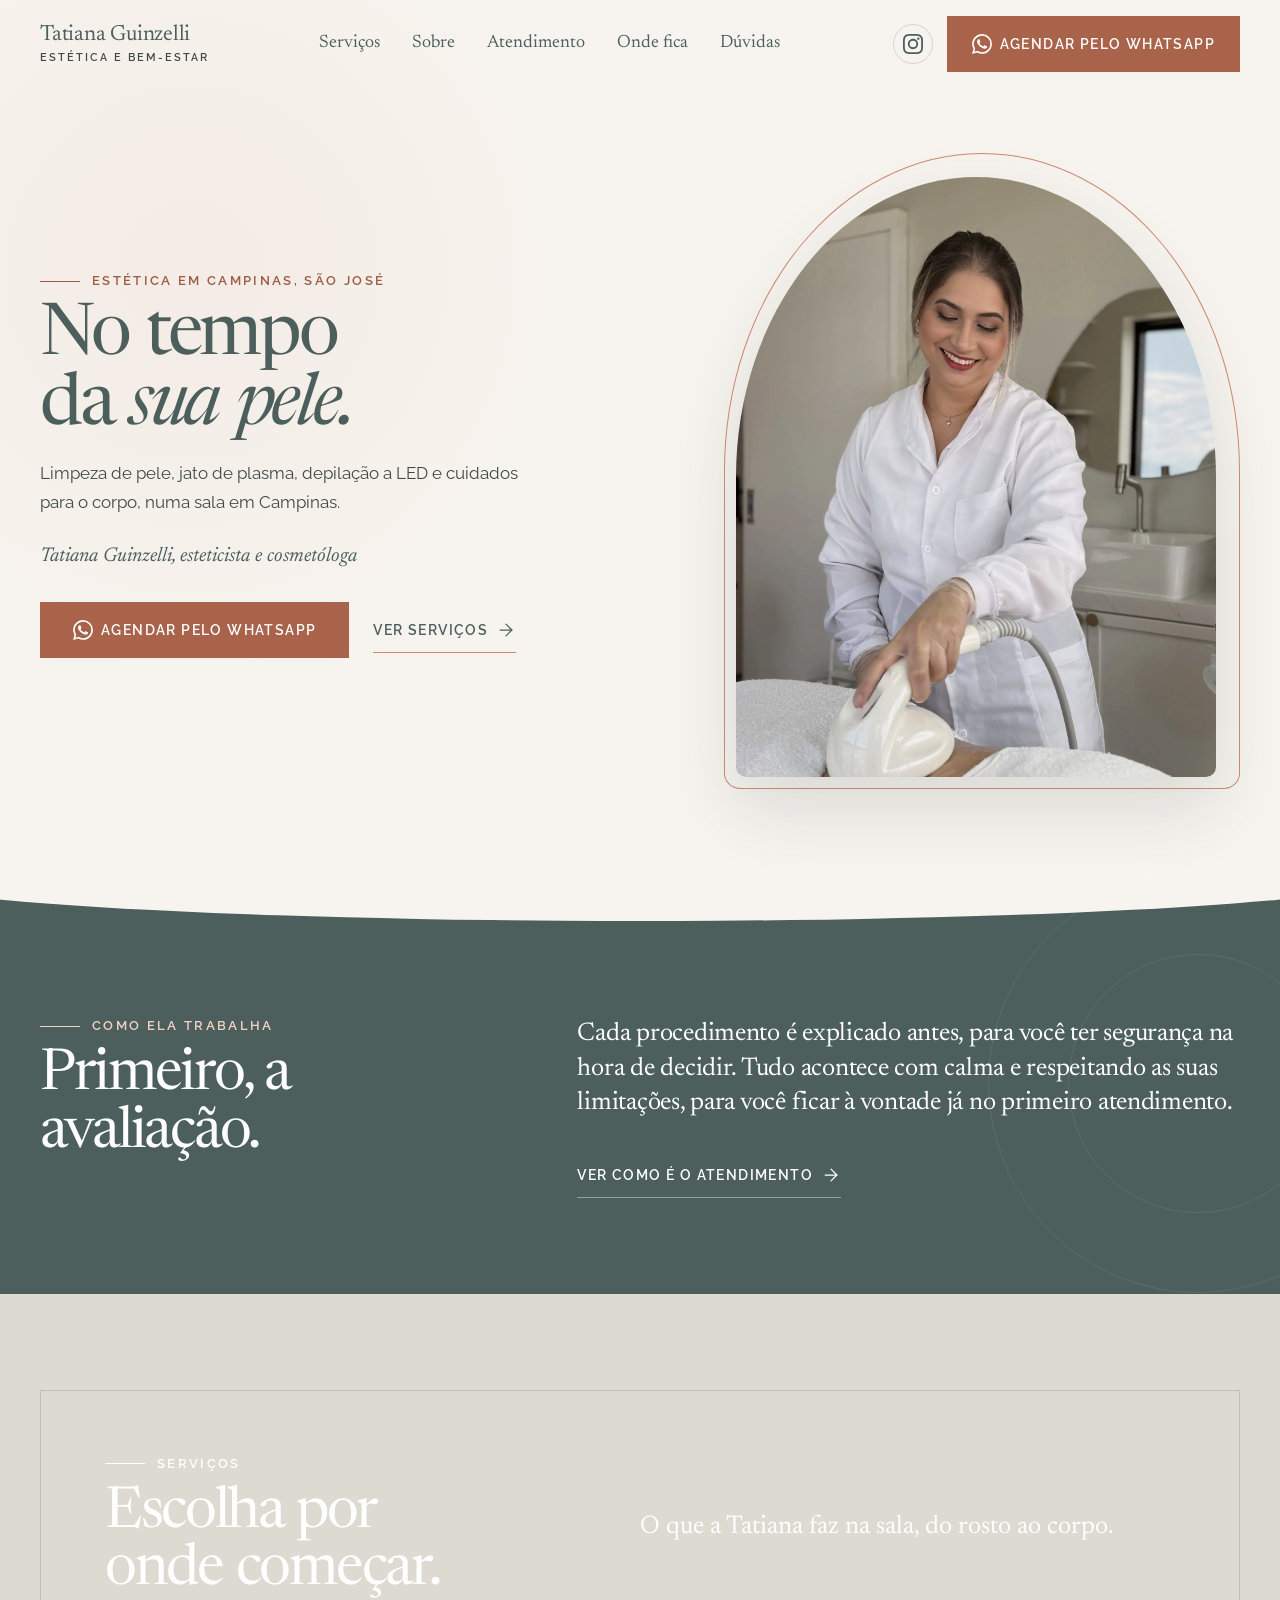
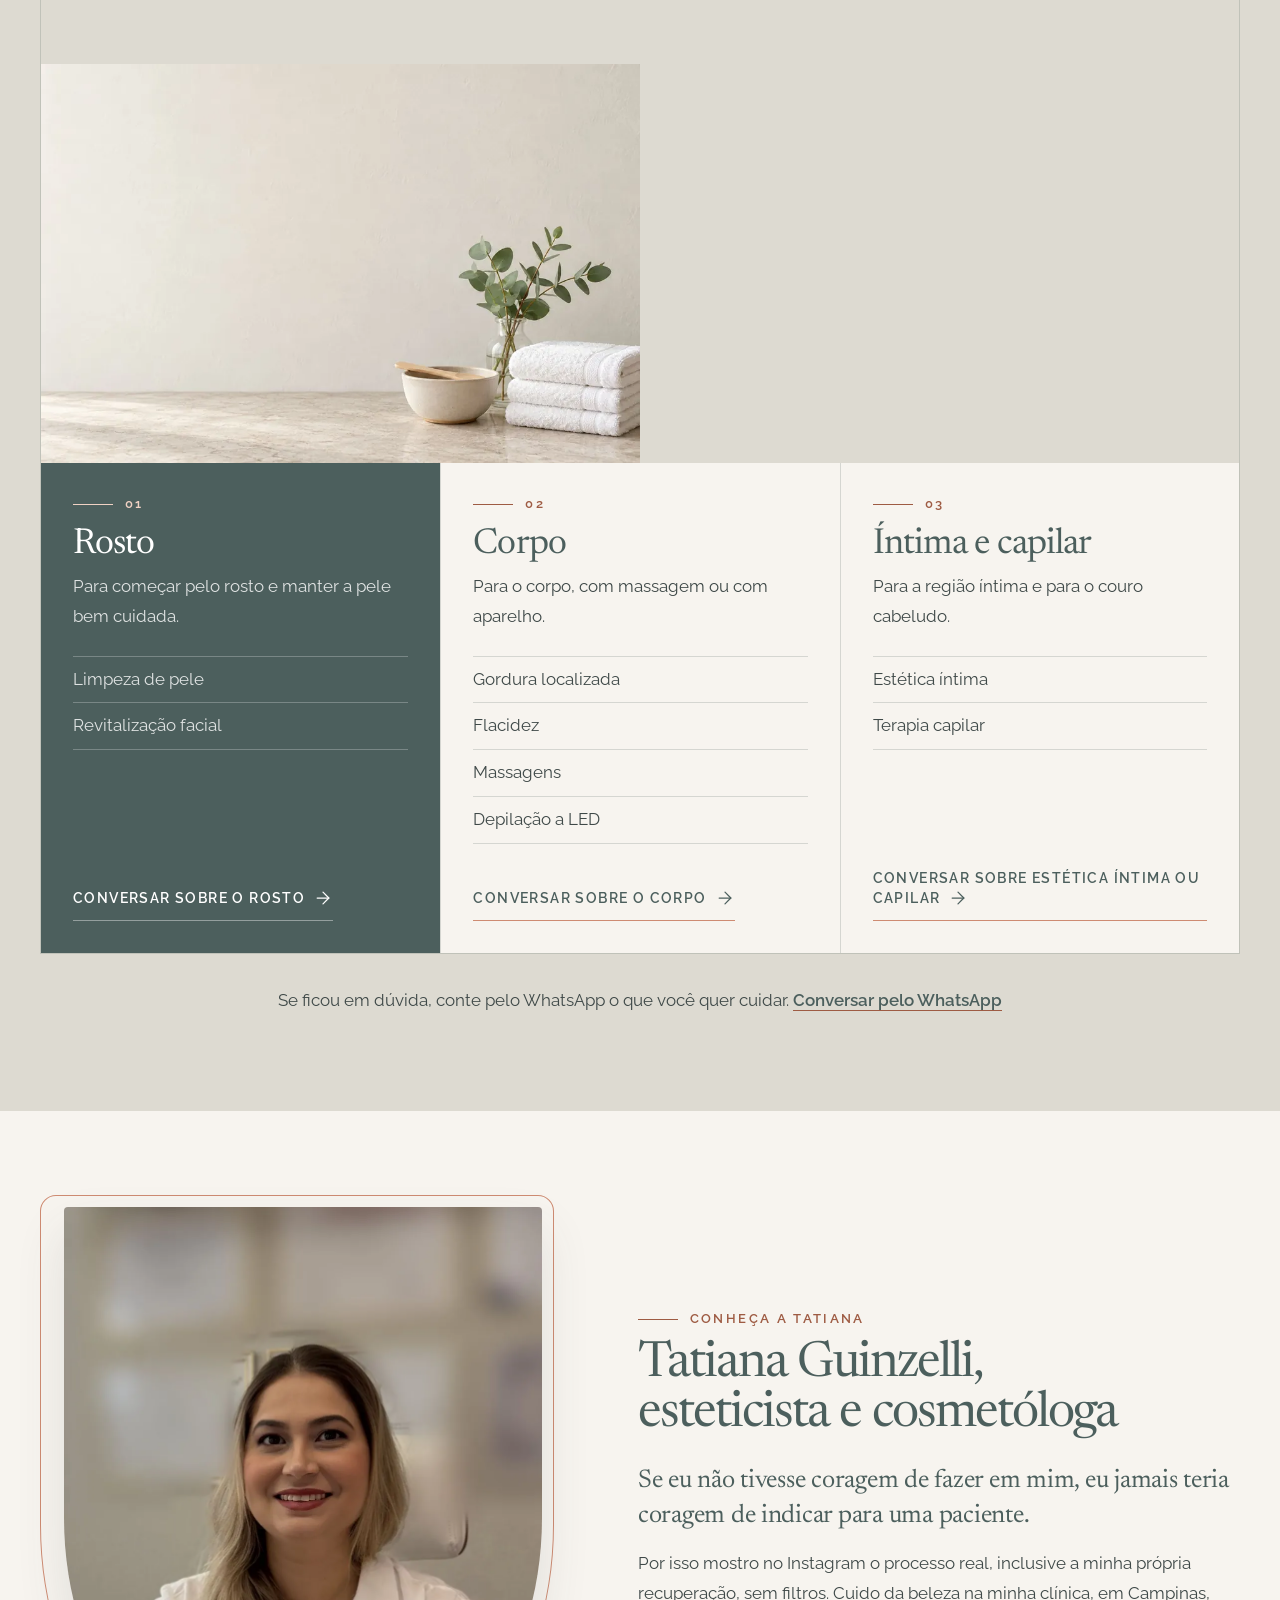
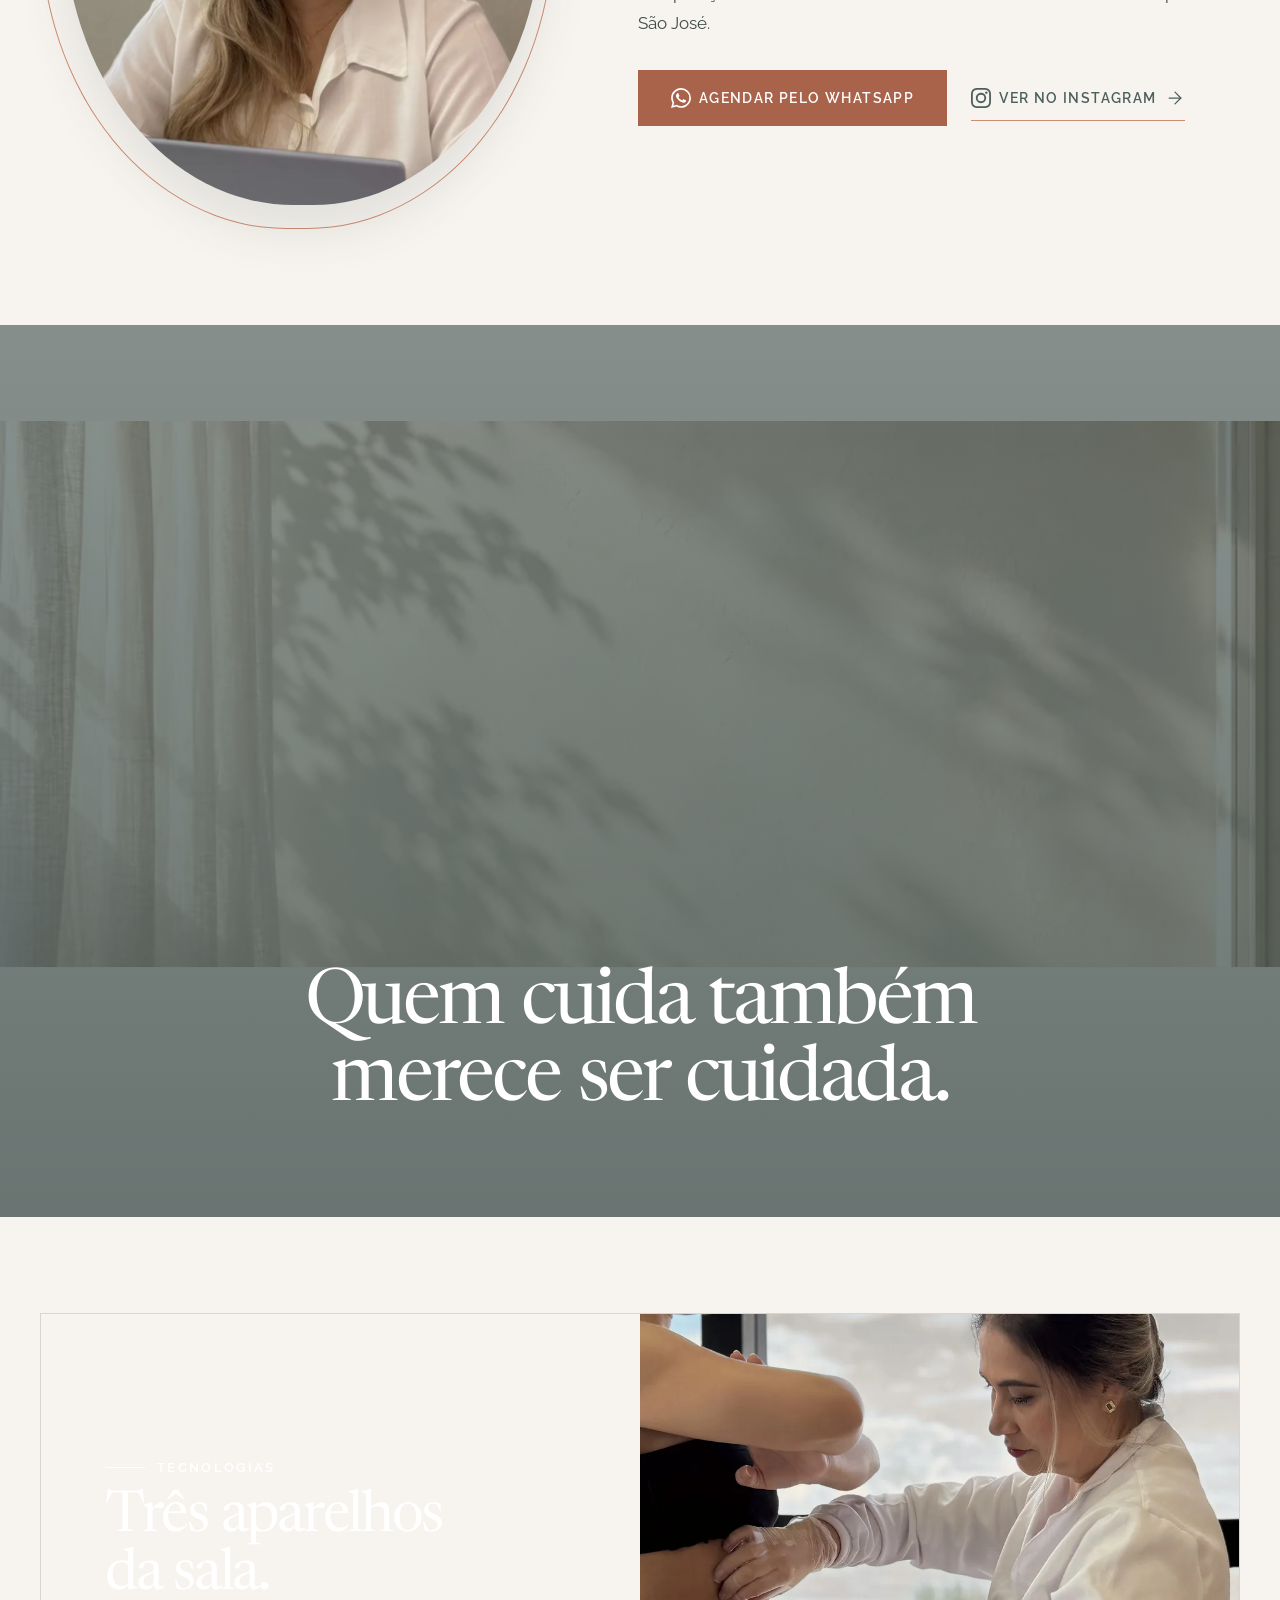
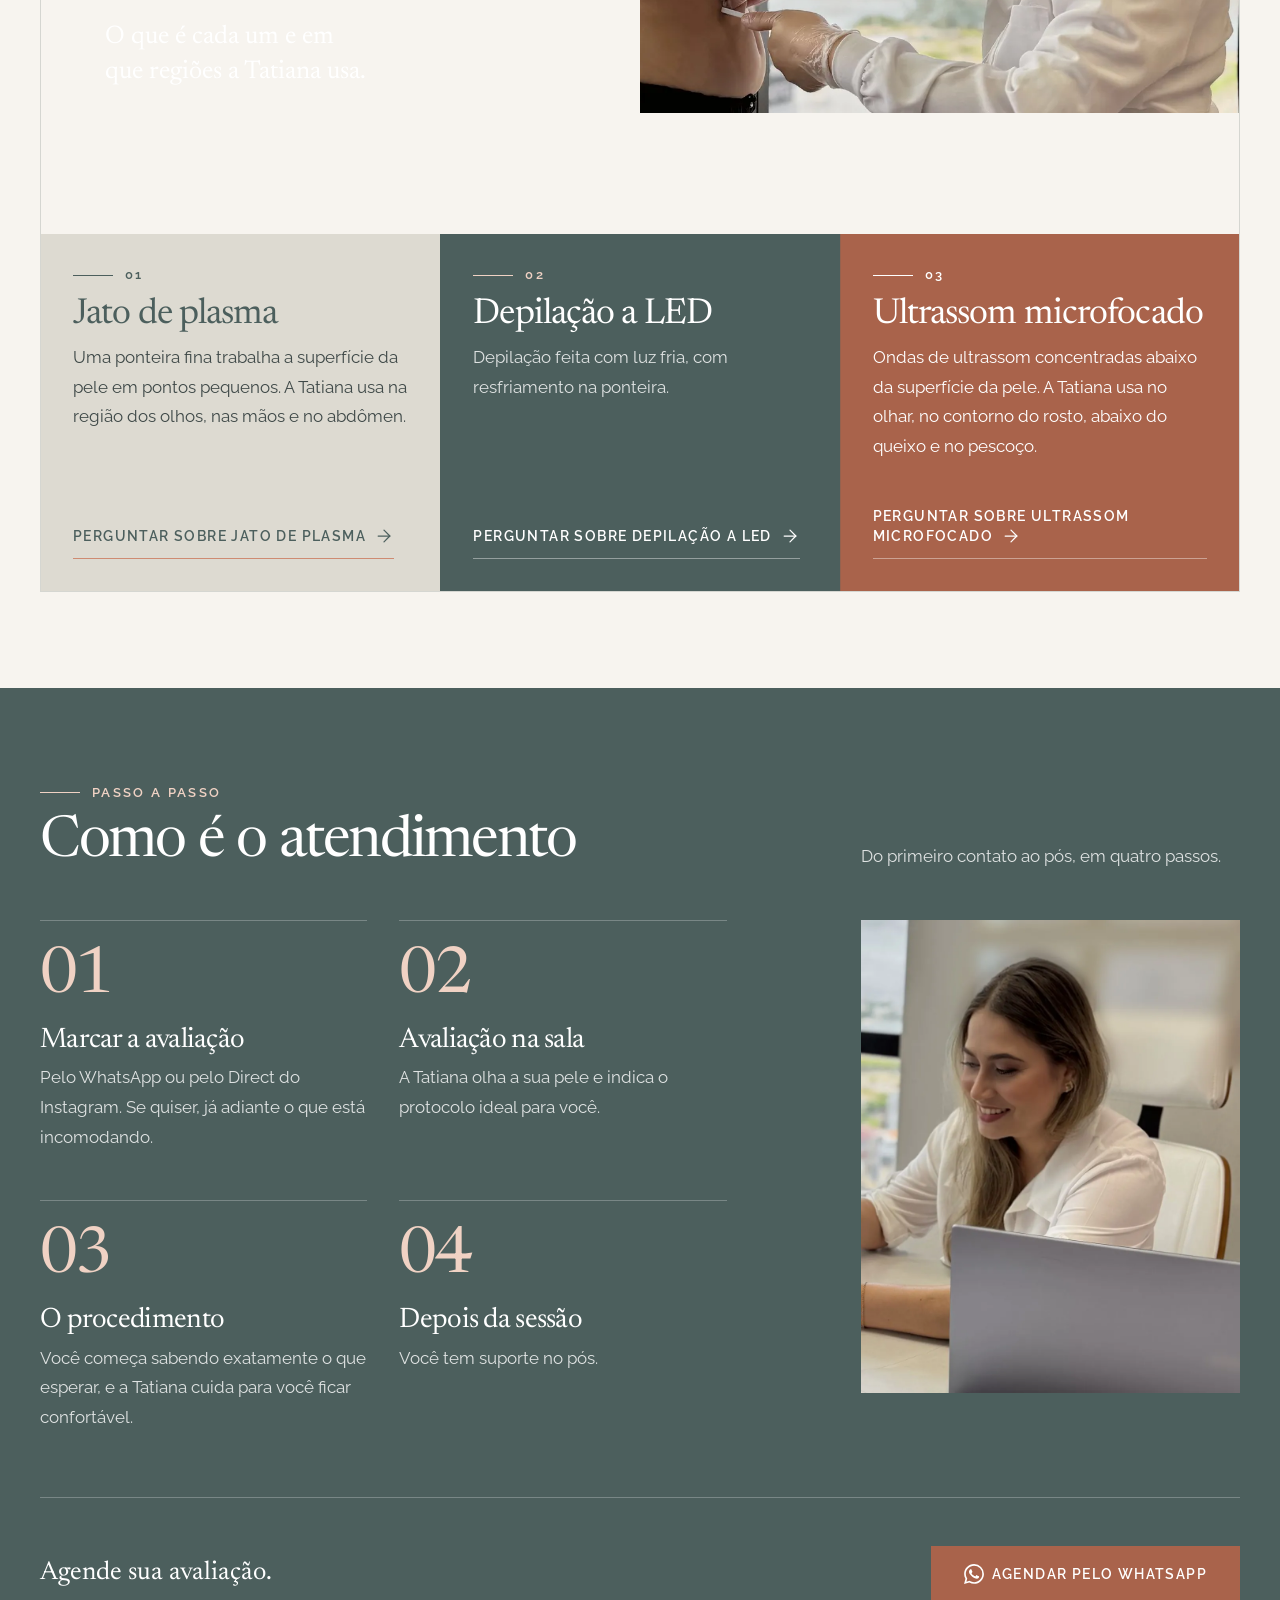
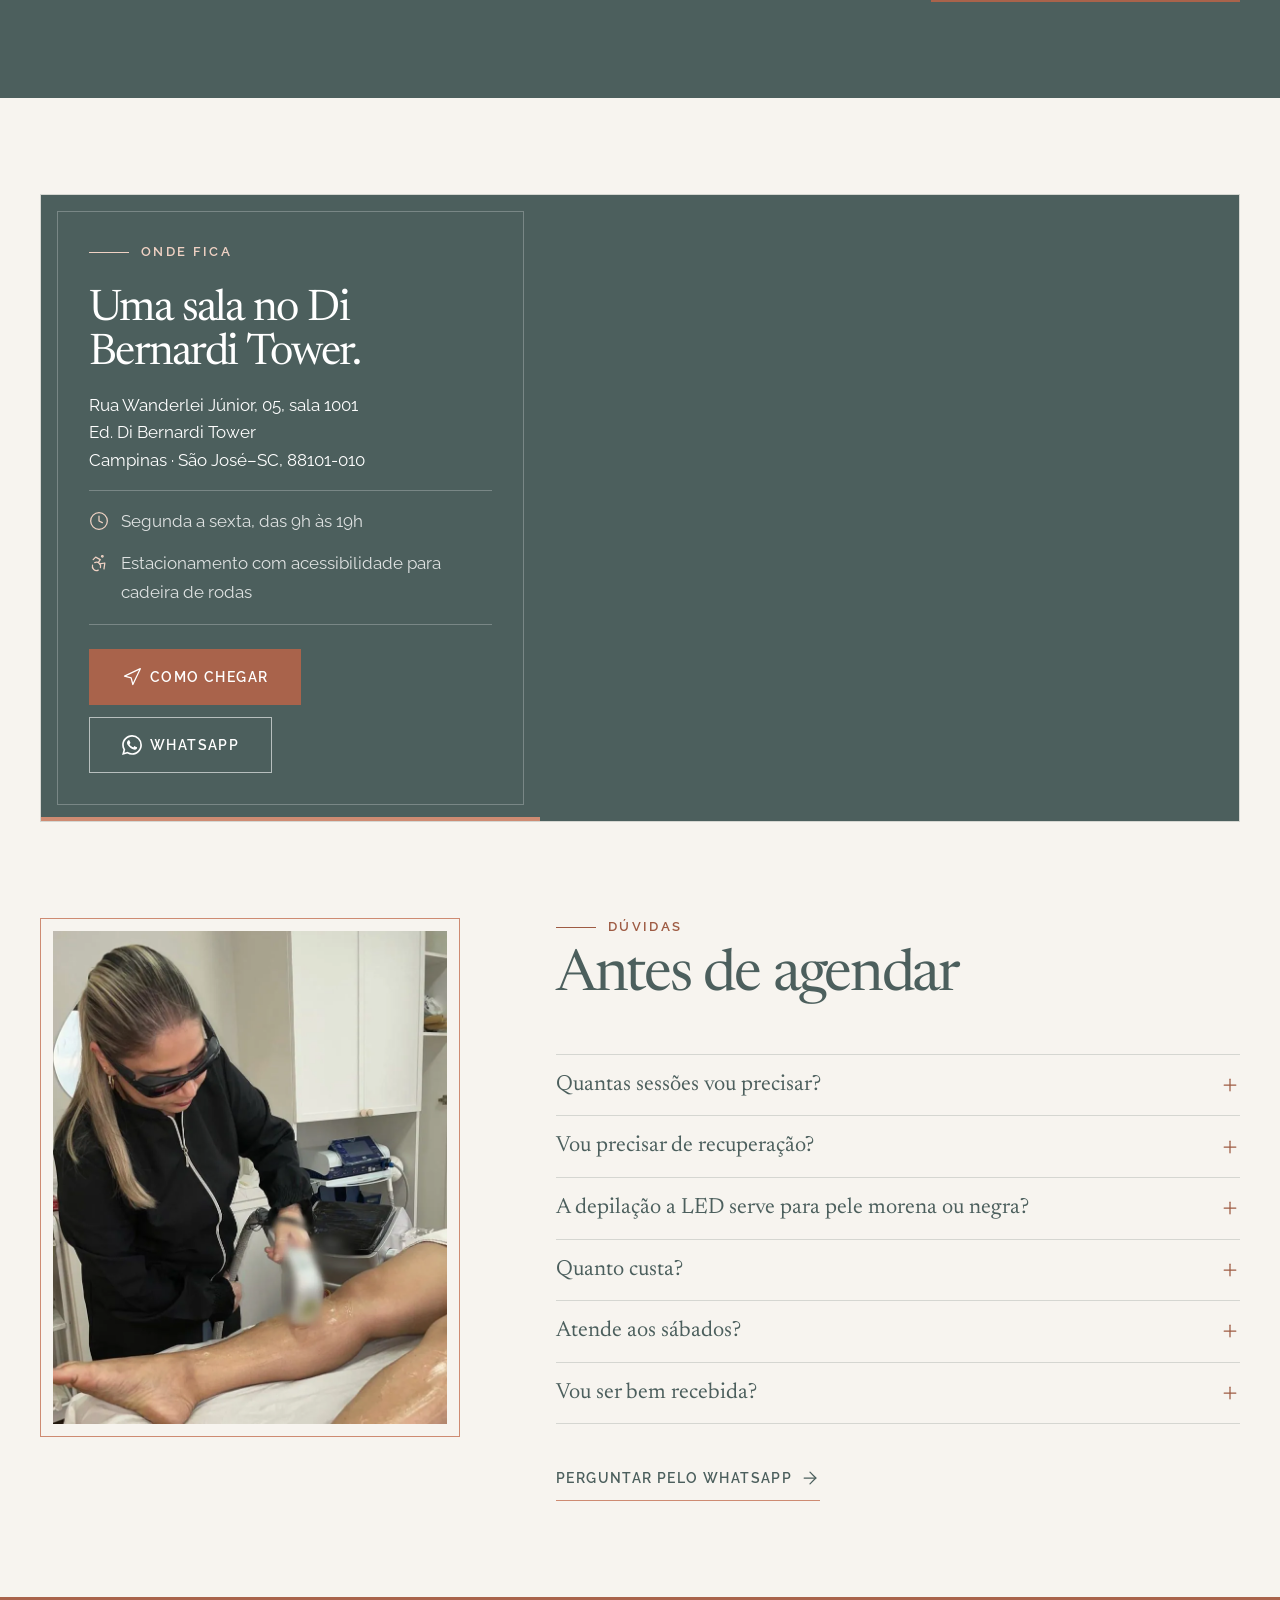
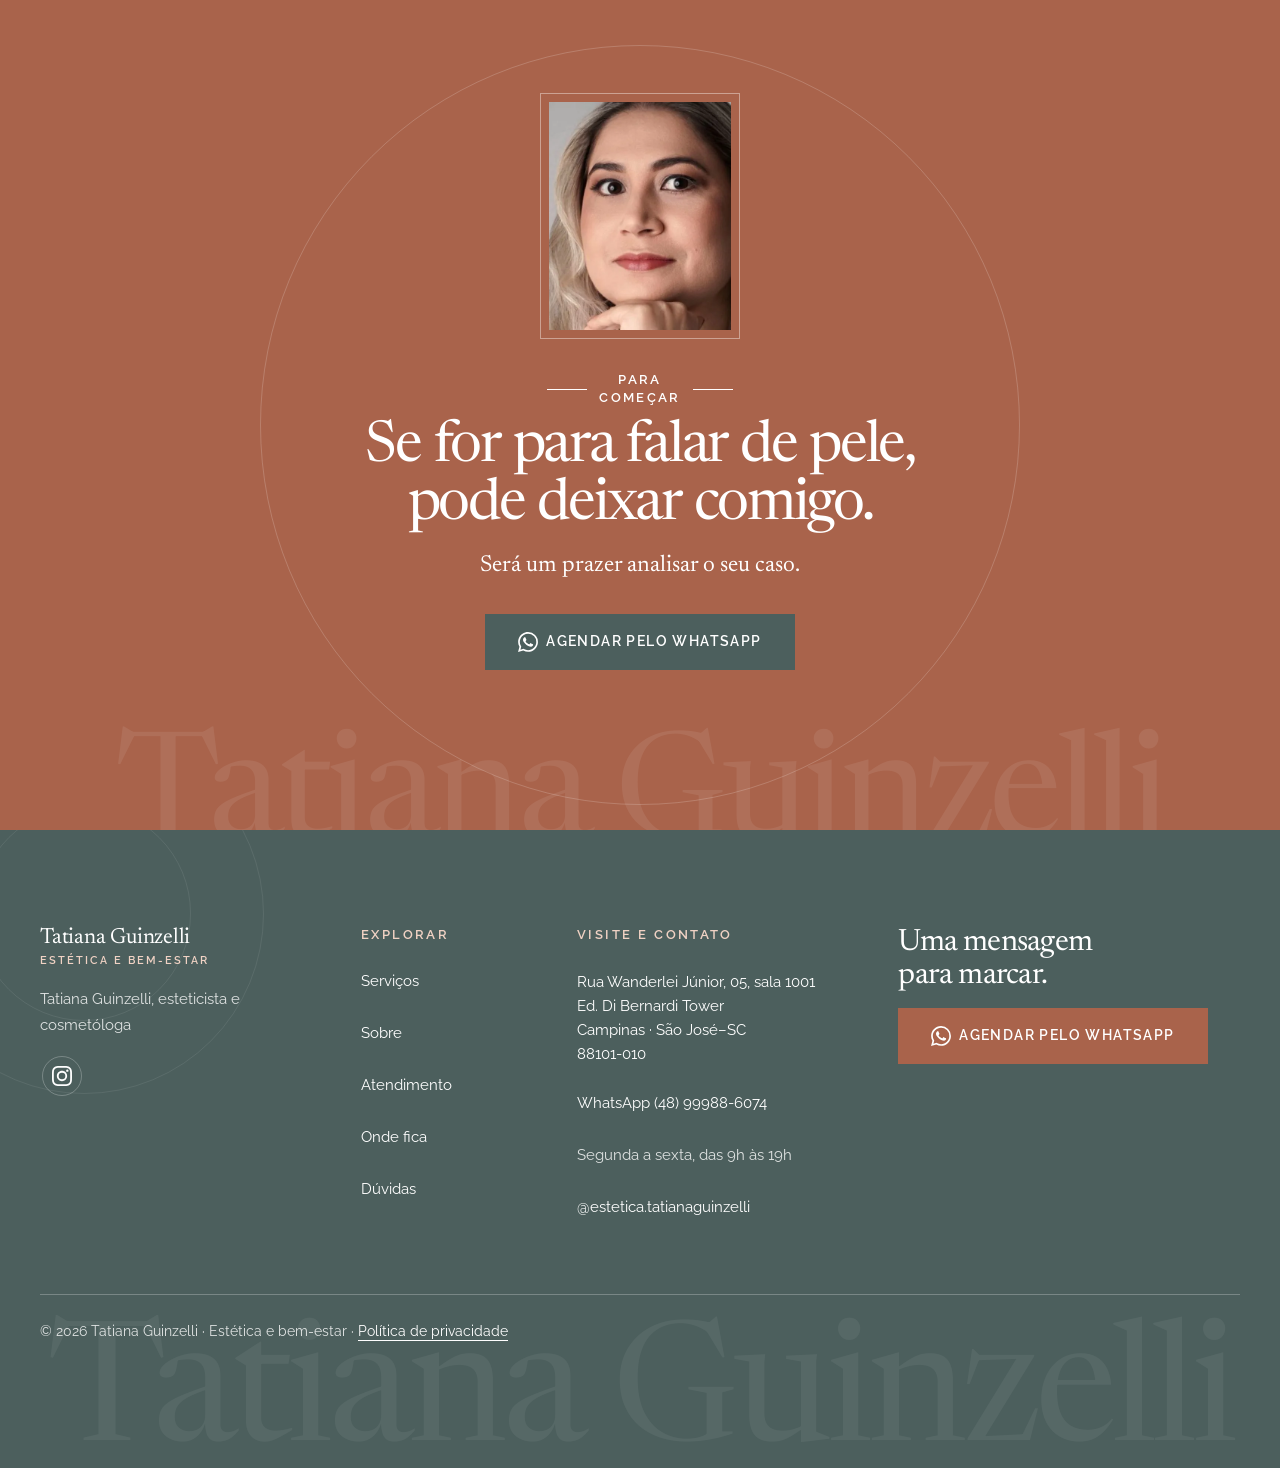
==== commit ed030959: "Revisão via Claude Desktop 2026-10-19 15:05" ====
--- a/index.html
+++ b/index.html
@@ -21,10 +21,9 @@
 <link rel="preconnect" href="https://fonts.googleapis.com">
 <link rel="preconnect" href="https://fonts.gstatic.com" crossorigin>
 <link href="https://fonts.googleapis.com/css2?family=Newsreader:ital,opsz,wght@0,6..72,400;1,6..72,400&amp;family=Raleway:wght@400;600&amp;display=swap" rel="stylesheet">
+<link rel="preload" as="image" media="(max-width: 899px)" imagesrcset="assets/img/heroi-tatiana-mobile-480.webp 480w, assets/img/heroi-tatiana-mobile-960.webp 960w" imagesizes="100vw">
 <link rel="stylesheet" href="assets/css/base.css">
 <link rel="stylesheet" href="assets/css/style.css">
-<link rel="preload" as="image" href="assets/img/heroi-tatiana-mobile.webp" media="(max-width: 899px)" type="image/webp">
-<link rel="preload" as="image" href="assets/img/heroi-tatiana.webp" media="(min-width: 900px)" type="image/webp">
 <script type="application/ld+json">
 {
   "@context": "https://schema.org",
@@ -108,11 +107,10 @@
       <div class="heroi__midia">
         <div class="arco">
           <picture>
-            <source media="(max-width: 899px)" srcset="assets/img/heroi-tatiana-mobile.webp" type="image/webp">
-            <source media="(max-width: 899px)" srcset="assets/img/heroi-tatiana-mobile.jpg">
-            <source srcset="assets/img/heroi-tatiana.webp" type="image/webp">
-            <img src="assets/img/heroi-tatiana.jpg" width="1600" height="2000" alt="Tatiana Guinzelli, de jaleco branco, durante um atendimento na clínica." fetchpriority="high">
-          </picture>
+  <source type="image/webp" media="(max-width: 899px)" srcset="assets/img/heroi-tatiana-mobile-480.webp 480w, assets/img/heroi-tatiana-mobile-960.webp 960w" sizes="100vw">
+  <source type="image/webp" srcset="assets/img/heroi-tatiana-960.webp 960w, assets/img/heroi-tatiana-1600.webp 1600w" sizes="100vw">
+  <img src="assets/img/heroi-tatiana-960.jpg" width="1600" height="2000" alt="Tatiana Guinzelli, de jaleco branco, durante um atendimento na clínica." decoding="async" fetchpriority="high">
+</picture>
         </div>
       </div>
     </div>
@@ -138,10 +136,11 @@
     <div class="container">
       <div class="bloco-moldura">
         <div class="painel">
-          <picture class="painel__foto">
-            <source srcset="assets/img/painel-servicos.webp" type="image/webp">
-            <img src="assets/img/painel-servicos.jpg" width="2400" height="1600" alt="" loading="lazy">
-          </picture>
+          <picture>
+  <source type="image/webp" media="(max-width: 899px)" srcset="assets/img/painel-servicos-480.webp 480w, assets/img/painel-servicos-960.webp 960w" sizes="100vw">
+  <source type="image/webp" srcset="assets/img/painel-servicos-960.webp 960w, assets/img/painel-servicos-1600.webp 1600w" sizes="50vw">
+  <img src="assets/img/painel-servicos-960.jpg" width="2400" height="1600" alt="" decoding="async">
+</picture>
           <div class="painel__conteudo">
             <div class="painel__cabeca">
               <p class="rotulo rotulo--branco">Serviços</p>
@@ -195,9 +194,10 @@
       <div class="sobre__midia">
         <div class="arco-inv">
           <picture>
-            <source srcset="assets/img/sobre-tatiana.webp" type="image/webp">
-            <img src="assets/img/sobre-tatiana.jpg" width="1200" height="1500" alt="Tatiana Guinzelli sorrindo, de camisa branca, à mesa da clínica." loading="lazy">
-          </picture>
+  <source type="image/webp" media="(max-width: 899px)" srcset="assets/img/sobre-tatiana-480.webp 480w, assets/img/sobre-tatiana-960.webp 960w" sizes="100vw">
+  <source type="image/webp" srcset="assets/img/sobre-tatiana-960.webp 960w" sizes="50vw">
+  <img src="assets/img/sobre-tatiana-960.jpg" width="1200" height="1500" alt="Tatiana Guinzelli sorrindo, de camisa branca, à mesa da clínica." decoding="async">
+</picture>
         </div>
       </div>
       <div class="sobre__texto">
@@ -215,12 +215,11 @@
 
   <!-- 5. Frase grande -->
   <section class="frase" aria-label="Frase de Tatiana Guinzelli">
-    <picture class="frase__foto">
-      <source media="(max-width: 899px)" srcset="assets/img/frase-cuidado-mobile.webp" type="image/webp">
-      <source media="(max-width: 899px)" srcset="assets/img/frase-cuidado-mobile.jpg">
-      <source srcset="assets/img/frase-cuidado-desktop.webp" type="image/webp">
-      <img src="assets/img/frase-cuidado-desktop.jpg" width="2400" height="1024" alt="" loading="lazy">
-    </picture>
+    <picture>
+  <source type="image/webp" media="(max-width: 899px)" srcset="assets/img/frase-cuidado-mobile-480.webp 480w, assets/img/frase-cuidado-mobile-960.webp 960w" sizes="100vw">
+  <source type="image/webp" srcset="assets/img/frase-cuidado-desktop-960.webp 960w, assets/img/frase-cuidado-desktop-1600.webp 1600w" sizes="50vw">
+  <img src="assets/img/frase-cuidado-desktop-960.jpg" width="2400" height="1024" alt="" decoding="async" loading="lazy">
+</picture>
     <div class="container frase__conteudo">
       <h2 class="frase__titulo revelar revelar--fade">Quem cuida também merece ser cuidada.</h2>
     </div>
@@ -231,12 +230,11 @@
     <div class="container">
       <div class="bloco-moldura">
         <div class="painel painel--lateral">
-          <picture class="painel__foto">
-            <source media="(max-width: 899px)" srcset="assets/img/painel-tecnologias-mobile.webp" type="image/webp">
-            <source media="(max-width: 899px)" srcset="assets/img/painel-tecnologias-mobile.jpg">
-            <source srcset="assets/img/painel-tecnologias.webp" type="image/webp">
-            <img src="assets/img/painel-tecnologias.jpg" width="2400" height="1600" alt="Tatiana Guinzelli, de jaleco e luvas, durante um atendimento com jato de plasma." loading="lazy">
-          </picture>
+          <picture>
+  <source type="image/webp" media="(max-width: 899px)" srcset="assets/img/painel-tecnologias-mobile-480.webp 480w, assets/img/painel-tecnologias-mobile-960.webp 960w" sizes="100vw">
+  <source type="image/webp" srcset="assets/img/painel-tecnologias-960.webp 960w, assets/img/painel-tecnologias-1600.webp 1600w" sizes="50vw">
+  <img src="assets/img/painel-tecnologias-960.jpg" width="2400" height="1600" alt="Tatiana Guinzelli, de jaleco e luvas, durante um atendimento com jato de plasma." decoding="async" loading="lazy">
+</picture>
           <div class="painel__conteudo">
             <div class="painel__cabeca">
               <p class="rotulo rotulo--branco">Tecnologias</p>
@@ -302,9 +300,10 @@
         </ol>
         <div class="atendimento__midia">
           <picture>
-            <source srcset="assets/img/atendimento-avaliacao.webp" type="image/webp">
-            <img src="assets/img/atendimento-avaliacao.jpg" width="1200" height="1500" alt="Tatiana Guinzelli sorrindo durante uma avaliação, à mesa da clínica." loading="lazy">
-          </picture>
+  <source type="image/webp" media="(max-width: 899px)" srcset="assets/img/atendimento-avaliacao-480.webp 480w, assets/img/atendimento-avaliacao-960.webp 960w" sizes="100vw">
+  <source type="image/webp" srcset="assets/img/atendimento-avaliacao-960.webp 960w" sizes="50vw">
+  <img src="assets/img/atendimento-avaliacao-960.jpg" width="1200" height="1500" alt="Tatiana Guinzelli sorrindo durante uma avaliação, à mesa da clínica." decoding="async" loading="lazy">
+</picture>
         </div>
       </div>
       <div class="subfaixa">
@@ -381,9 +380,10 @@
       </div>
       <div class="duvidas__midia">
         <picture>
-          <source srcset="assets/img/duvidas-depilacao-led.webp" type="image/webp">
-          <img src="assets/img/duvidas-depilacao-led.jpg" width="811" height="1014" alt="Tatiana Guinzelli, de óculos de proteção, durante uma depilação a LED na perna." loading="lazy">
-        </picture>
+  <source type="image/webp" media="(max-width: 899px)" srcset="assets/img/duvidas-depilacao-led-480.webp 480w, assets/img/duvidas-depilacao-led-960.webp 960w" sizes="100vw">
+  <source type="image/webp" srcset="assets/img/duvidas-depilacao-led-960.webp 960w" sizes="50vw">
+  <img src="assets/img/duvidas-depilacao-led-960.jpg" width="811" height="1014" alt="Tatiana Guinzelli, de óculos de proteção, durante uma depilação a LED na perna." decoding="async" loading="lazy">
+</picture>
       </div>
     </div>
   </section>
@@ -394,9 +394,10 @@
     <div class="container convite__conteudo">
       <div class="convite__retrato">
         <picture>
-          <source srcset="assets/img/cta-tatiana.webp" type="image/webp">
-          <img src="assets/img/cta-tatiana.jpg" width="482" height="602" alt="Retrato de Tatiana Guinzelli." loading="lazy">
-        </picture>
+  <source type="image/webp" media="(max-width: 899px)" srcset="assets/img/cta-tatiana-480.webp 480w, assets/img/cta-tatiana-960.webp 960w" sizes="100vw">
+  <source type="image/webp" srcset="assets/img/cta-tatiana-960.webp 960w" sizes="50vw">
+  <img src="assets/img/cta-tatiana-960.jpg" width="482" height="602" alt="Retrato de Tatiana Guinzelli." decoding="async" loading="lazy">
+</picture>
       </div>
       <p class="rotulo rotulo--entre rotulo--branco">Para começar</p>
       <h2>Se for para falar de pele, pode deixar comigo.</h2>
